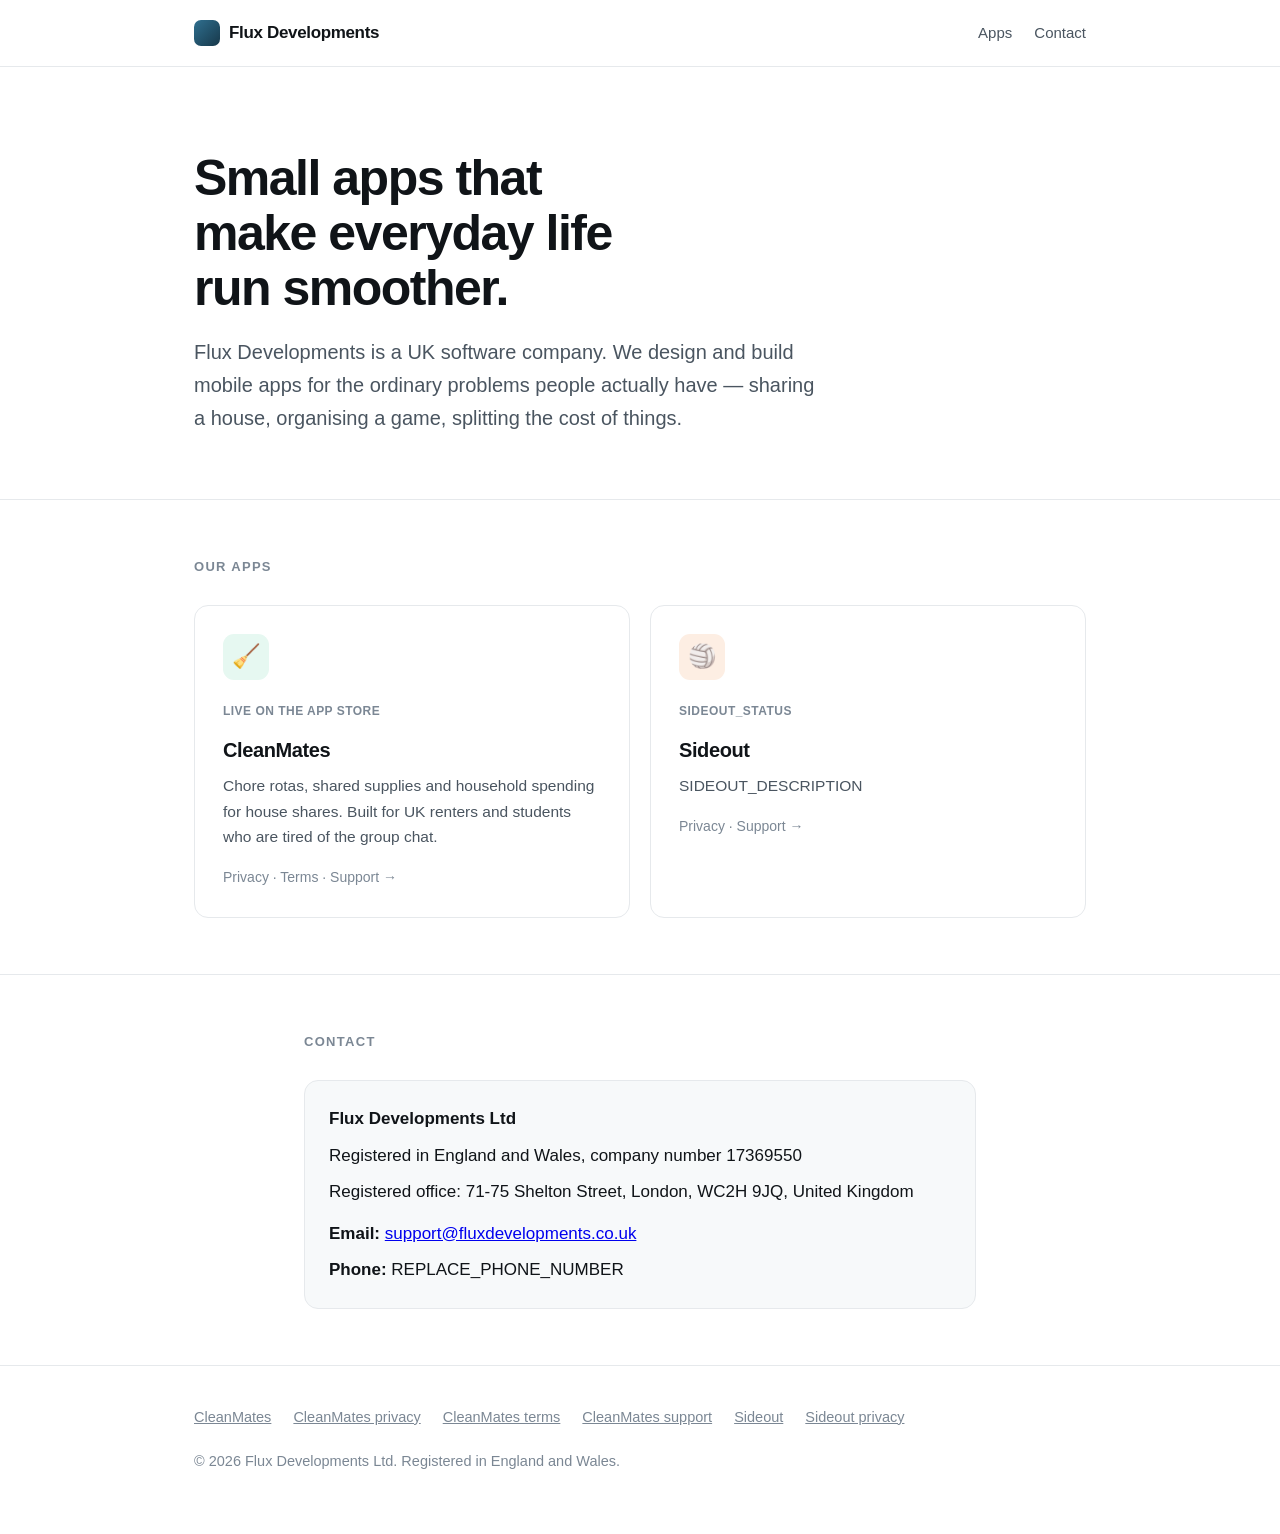
==== index.html @ fa2c95e2 "Flux Developments company site" ====
<!DOCTYPE html>
<html lang="en-GB">
<head>
<meta charset="utf-8">
<meta name="viewport" content="width=device-width, initial-scale=1">
<title>Flux Developments Ltd — mobile apps built in the UK</title>
<meta name="description" content="Flux Developments Ltd is a UK software company building mobile apps for everyday life. Makers of CleanMates and Sideout.">
<link rel="stylesheet" href="/style.css">
</head>
<body>

<header class="site-head">
  <div class="wrap">
    <a class="brand" href="/"><span class="mark"></span>Flux Developments</a>
    <nav class="nav">
      <a href="#apps">Apps</a>
      <a href="#contact">Contact</a>
    </nav>
  </div>
</header>

<main>
  <section class="hero">
    <div class="wrap">
      <h1>Small apps that make everyday life run smoother.</h1>
      <p>Flux Developments is a UK software company. We design and build mobile apps for the ordinary problems people actually have — sharing a house, organising a game, splitting the cost of things.</p>
    </div>
  </section>

  <section class="section" id="apps">
    <div class="wrap">
      <h2>Our apps</h2>
      <div class="apps">

        <a class="app-card" href="/cleanmates/">
          <div class="app-icon" style="background:#e6f8f1;color:var(--mint-dark)">🧹</div>
          <span class="tag">Live on the App Store</span>
          <h3>CleanMates</h3>
          <p>Chore rotas, shared supplies and household spending for house shares. Built for UK renters and students who are tired of the group chat.</p>
          <div class="app-links">Privacy · Terms · Support →</div>
        </a>

        <a class="app-card" href="/sideout/">
          <div class="app-icon" style="background:#fdeee3;color:var(--sideout)">🏐</div>
          <span class="tag">SIDEOUT_STATUS</span>
          <h3>Sideout</h3>
          <p>SIDEOUT_DESCRIPTION</p>
          <div class="app-links">Privacy · Support →</div>
        </a>

      </div>
    </div>
  </section>

  <section class="section" id="contact">
    <div class="wrap narrow">
      <h2>Contact</h2>
      <div class="card">
        <p><strong>Flux Developments Ltd</strong></p>
        <p>Registered in England and Wales, company number 17369550</p>
        <p>Registered office: 71-75 Shelton Street, London, WC2H 9JQ, United Kingdom</p>
        <p style="margin-top:14px"><strong>Email:</strong> <a href="mailto:support@fluxdevelopments.co.uk">support@fluxdevelopments.co.uk</a></p>
        <p><strong>Phone:</strong> REPLACE_PHONE_NUMBER</p>
      </div>
    </div>
  </section>
</main>

<footer class="site-foot">
  <div class="wrap">
    <div class="foot-row">
      <a href="/cleanmates/">CleanMates</a>
      <a href="/cleanmates/privacy/">CleanMates privacy</a>
      <a href="/cleanmates/terms/">CleanMates terms</a>
      <a href="/cleanmates/support/">CleanMates support</a>
      <a href="/sideout/">Sideout</a>
      <a href="/sideout/privacy/">Sideout privacy</a>
    </div>
    <div>© 2026 Flux Developments Ltd. Registered in England and Wales.</div>
  </div>
</footer>

</body>
</html>
---- style.css ----
:root {
  --ink: #101418;
  --ink-2: #4a5560;
  --ink-3: #7b8794;
  --line: #e6e9ec;
  --bg: #ffffff;
  --bg-soft: #f7f9fa;
  --accent: #2f6f8f;
  --mint: #4ecba4;
  --mint-dark: #2f9d7b;
  --sideout: #e07a3f;
  --radius: 14px;
  --wrap: 940px;
}

* { box-sizing: border-box; }

html { -webkit-text-size-adjust: 100%; }

body {
  margin: 0;
  background: var(--bg);
  color: var(--ink);
  font-family: -apple-system, BlinkMacSystemFont, "Segoe UI", Inter, Roboto, Helvetica, Arial, sans-serif;
  font-size: 17px;
  line-height: 1.65;
  -webkit-font-smoothing: antialiased;
}

.wrap { max-width: var(--wrap); margin: 0 auto; padding: 0 24px; }
.narrow { max-width: 720px; }

/* Header */
.site-head {
  border-bottom: 1px solid var(--line);
  position: sticky; top: 0; background: rgba(255,255,255,.92);
  backdrop-filter: saturate(180%) blur(12px); z-index: 10;
}
.site-head .wrap {
  display: flex; align-items: center; justify-content: space-between;
  height: 66px; gap: 20px;
}
.brand {
  font-weight: 700; letter-spacing: -.02em; font-size: 17px;
  text-decoration: none; color: var(--ink); display: flex; align-items: center; gap: 9px;
}
.brand .mark {
  width: 26px; height: 26px; border-radius: 7px; flex: none;
  background: linear-gradient(135deg, var(--accent), #17384a);
}
.nav { display: flex; gap: 22px; }
.nav a {
  color: var(--ink-2); text-decoration: none; font-size: 15px; font-weight: 500;
}
.nav a:hover { color: var(--ink); }

/* Hero */
.hero { padding: 84px 0 64px; }
.hero h1 {
  font-size: clamp(34px, 5.5vw, 50px); line-height: 1.1; letter-spacing: -.03em;
  margin: 0 0 20px; font-weight: 700; max-width: 17ch;
}
.hero p {
  font-size: clamp(17px, 2.2vw, 20px); color: var(--ink-2);
  max-width: 56ch; margin: 0;
}

/* Sections */
.section { padding: 56px 0; border-top: 1px solid var(--line); }
.section h2 {
  font-size: 13px; text-transform: uppercase; letter-spacing: .1em;
  color: var(--ink-3); font-weight: 600; margin: 0 0 28px;
}

/* App cards */
.apps { display: grid; gap: 20px; grid-template-columns: repeat(auto-fit, minmax(300px, 1fr)); }
.app-card {
  border: 1px solid var(--line); border-radius: var(--radius);
  padding: 28px; text-decoration: none; color: inherit; display: block;
  background: var(--bg); transition: border-color .18s ease, transform .18s ease;
}
.app-card:hover { border-color: var(--ink-3); transform: translateY(-2px); }
.app-icon {
  width: 46px; height: 46px; border-radius: 11px; display: grid; place-items: center;
  font-size: 23px; margin-bottom: 16px;
}
.app-card h3 { margin: 0 0 6px; font-size: 20px; letter-spacing: -.02em; }
.app-card .tag {
  display: inline-block; font-size: 12px; font-weight: 600; letter-spacing: .04em;
  text-transform: uppercase; color: var(--ink-3); margin-bottom: 12px;
}
.app-card p { margin: 0 0 16px; color: var(--ink-2); font-size: 15.5px; }
.app-links { font-size: 14px; color: var(--ink-3); }

/* Content pages */
.page { padding: 56px 0 80px; }
.page h1 { font-size: 34px; letter-spacing: -.025em; margin: 0 0 6px; }
.page .updated { color: var(--ink-3); font-size: 15px; margin: 0 0 40px; }
.page h2 {
  font-size: 20px; letter-spacing: -.015em; margin: 40px 0 12px; font-weight: 650;
}
.page h3 { font-size: 17px; margin: 28px 0 8px; font-weight: 650; }
.page p, .page li { color: var(--ink-2); }
.page ul { padding-left: 22px; }
.page li { margin-bottom: 8px; }
.page a { color: var(--accent); }
.page strong { color: var(--ink); font-weight: 620; }

.crumb { font-size: 14px; color: var(--ink-3); margin-bottom: 26px; }
.crumb a { color: var(--ink-3); text-decoration: none; }
.crumb a:hover { color: var(--ink); }

/* Info box */
.card {
  border: 1px solid var(--line); border-radius: var(--radius);
  padding: 24px; background: var(--bg-soft);
}
.card p { margin: 0 0 8px; }
.card p:last-child { margin: 0; }

/* Footer */
.site-foot {
  border-top: 1px solid var(--line); padding: 40px 0 60px;
  color: var(--ink-3); font-size: 14.5px;
}
.site-foot a { color: var(--ink-3); }
.site-foot .foot-row {
  display: flex; flex-wrap: wrap; gap: 8px 22px; margin-bottom: 20px;
}

@media (max-width: 560px) {
  body { font-size: 16px; }
  .hero { padding: 56px 0 44px; }
  .nav { gap: 16px; }
  .nav a { font-size: 14px; }
}
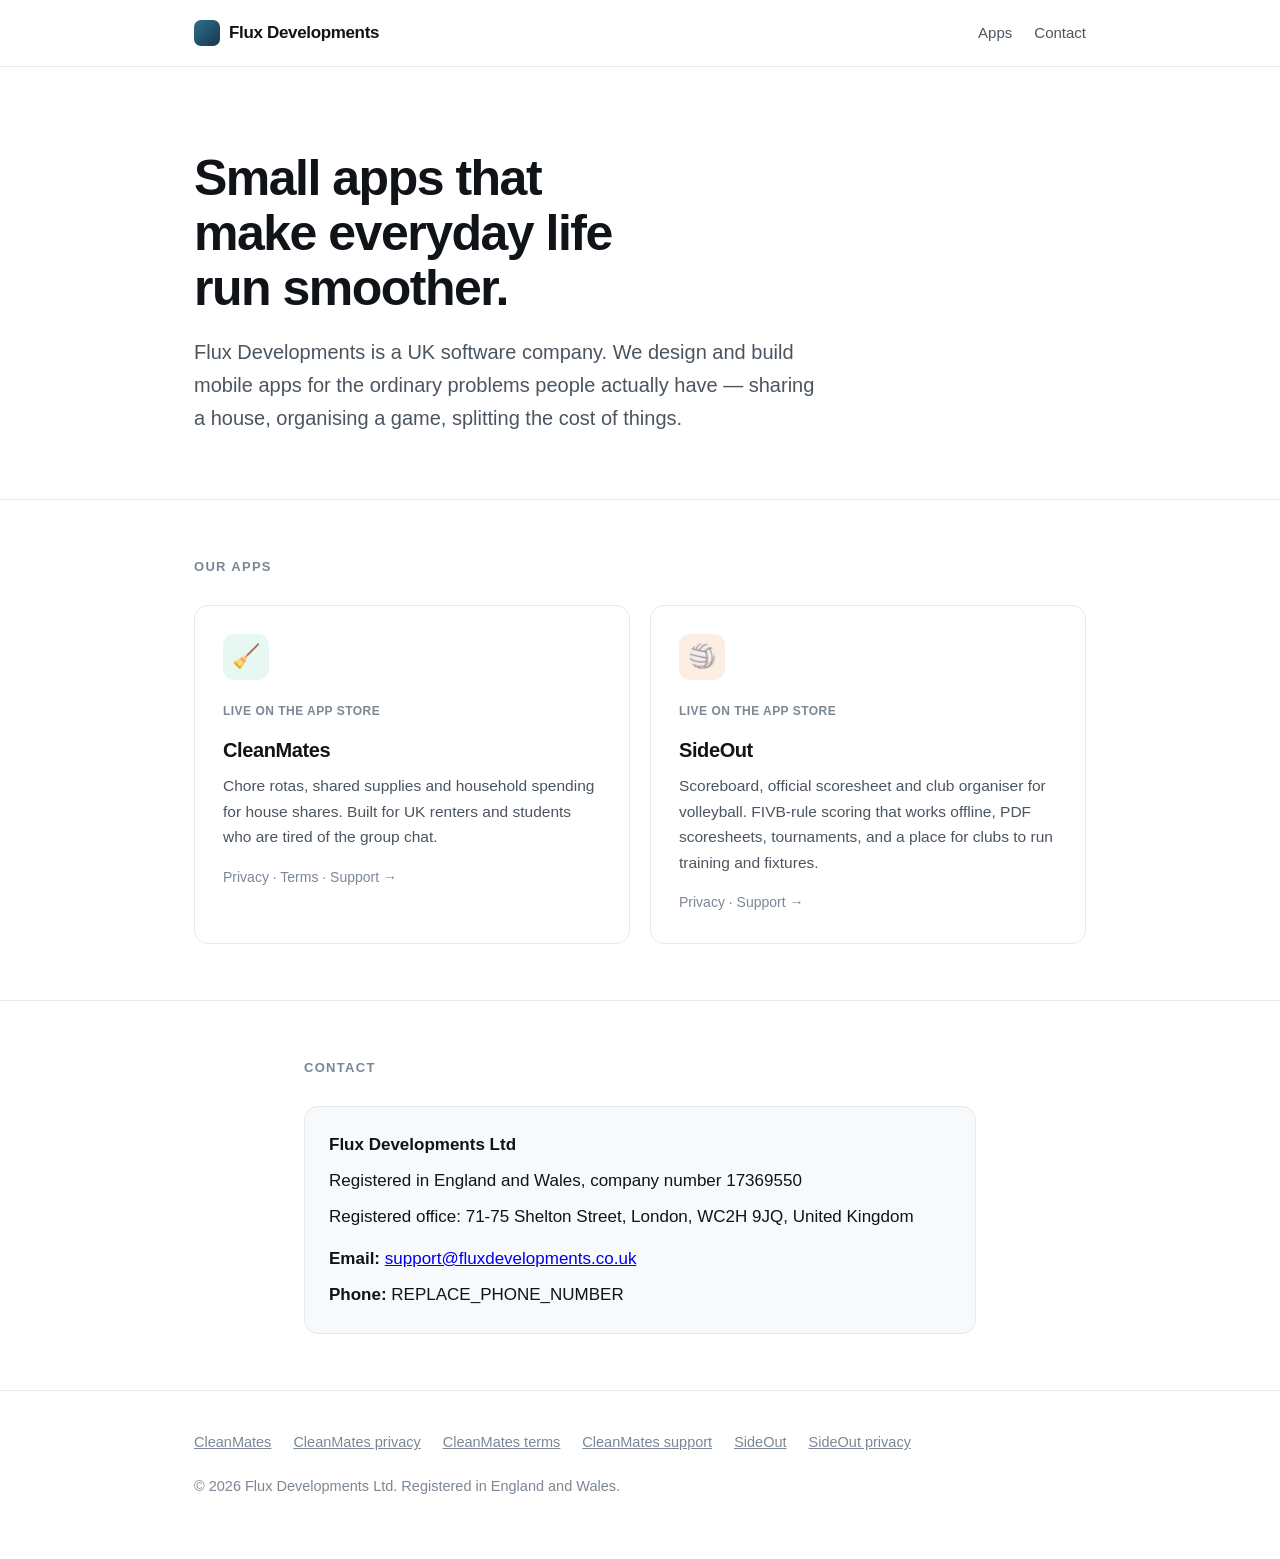
==== commit b5f4cd63: "Sideout pages, company details, ignore .DS_Store" ====
--- a/index.html
+++ b/index.html
@@ -42,9 +42,9 @@
 
         <a class="app-card" href="/sideout/">
           <div class="app-icon" style="background:#fdeee3;color:var(--sideout)">🏐</div>
-          <span class="tag">SIDEOUT_STATUS</span>
-          <h3>Sideout</h3>
-          <p>SIDEOUT_DESCRIPTION</p>
+          <span class="tag">Live on the App Store</span>
+          <h3>SideOut</h3>
+          <p>Scoreboard, official scoresheet and club organiser for volleyball. FIVB-rule scoring that works offline, PDF scoresheets, tournaments, and a place for clubs to run training and fixtures.</p>
           <div class="app-links">Privacy · Support →</div>
         </a>
 
@@ -73,8 +73,8 @@
       <a href="/cleanmates/privacy/">CleanMates privacy</a>
       <a href="/cleanmates/terms/">CleanMates terms</a>
       <a href="/cleanmates/support/">CleanMates support</a>
-      <a href="/sideout/">Sideout</a>
-      <a href="/sideout/privacy/">Sideout privacy</a>
+      <a href="/sideout/">SideOut</a>
+      <a href="/sideout/privacy/">SideOut privacy</a>
     </div>
     <div>© 2026 Flux Developments Ltd. Registered in England and Wales.</div>
   </div>
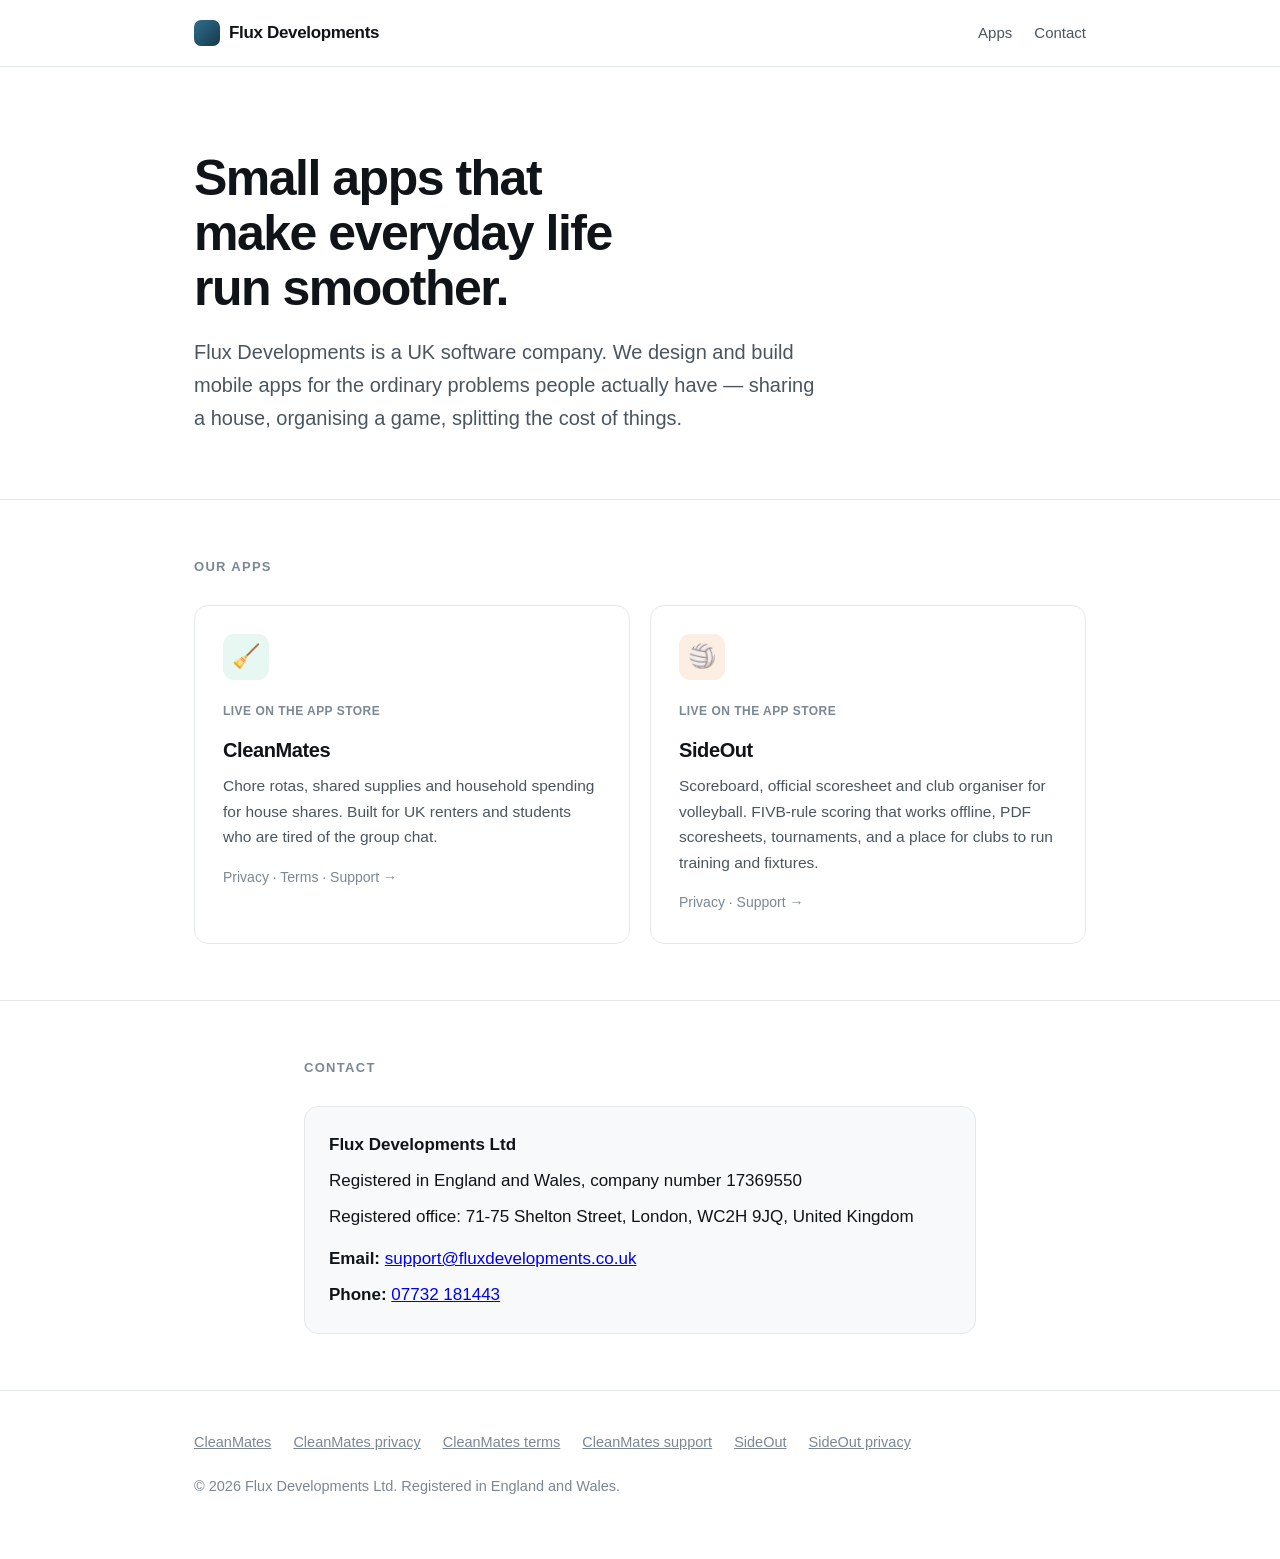
==== commit 21b11eb6: "Business phone, SideOut terms, updated availability" ====
--- a/index.html
+++ b/index.html
@@ -4,7 +4,7 @@
 <meta charset="utf-8">
 <meta name="viewport" content="width=device-width, initial-scale=1">
 <title>Flux Developments Ltd — mobile apps built in the UK</title>
-<meta name="description" content="Flux Developments Ltd is a UK software company building mobile apps for everyday life. Makers of CleanMates and Sideout.">
+<meta name="description" content="Flux Developments Ltd is a UK software company building mobile apps for everyday life. Makers of CleanMates and SideOut.">
 <link rel="stylesheet" href="/style.css">
 </head>
 <body>
@@ -60,7 +60,7 @@
         <p>Registered in England and Wales, company number 17369550</p>
         <p>Registered office: 71-75 Shelton Street, London, WC2H 9JQ, United Kingdom</p>
         <p style="margin-top:14px"><strong>Email:</strong> <a href="mailto:support@fluxdevelopments.co.uk">support@fluxdevelopments.co.uk</a></p>
-        <p><strong>Phone:</strong> REPLACE_PHONE_NUMBER</p>
+        <p><strong>Phone:</strong> <a href="tel:+447732181443">07732 181443</a></p>
       </div>
     </div>
   </section>
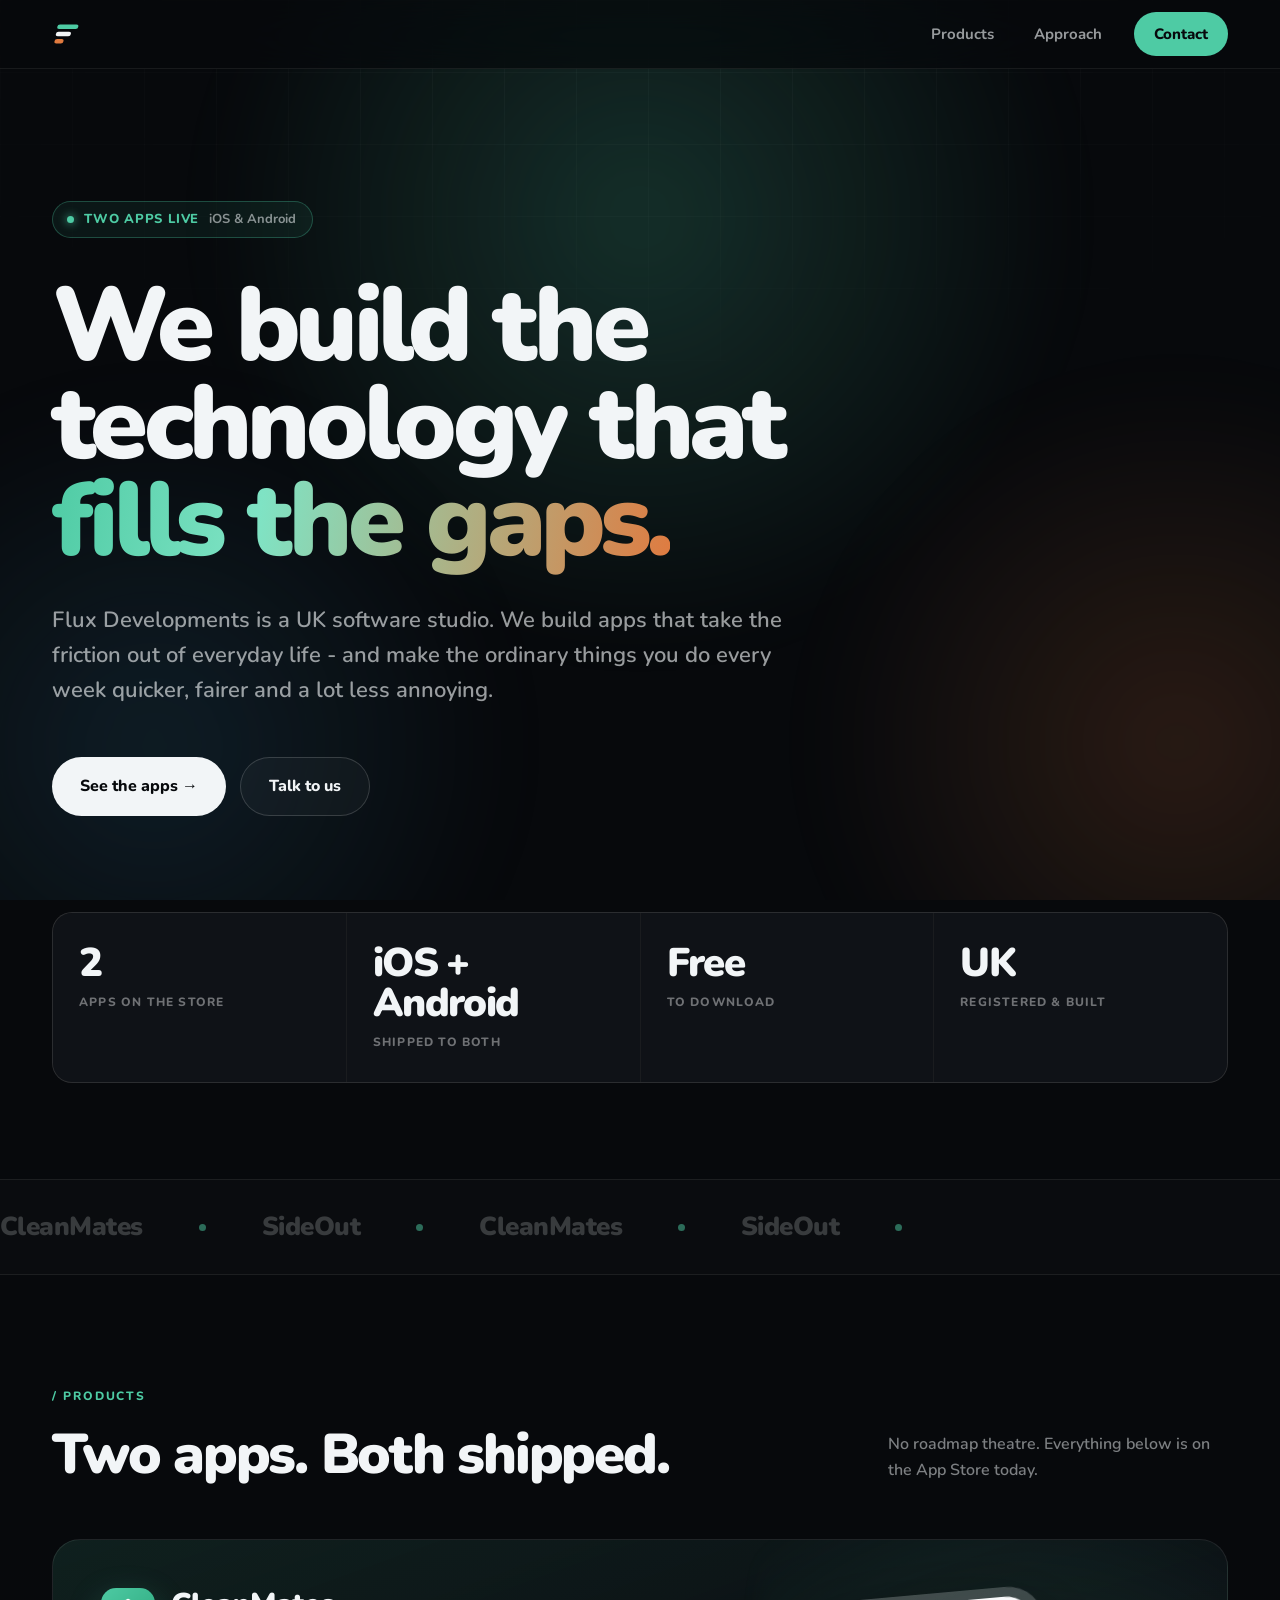
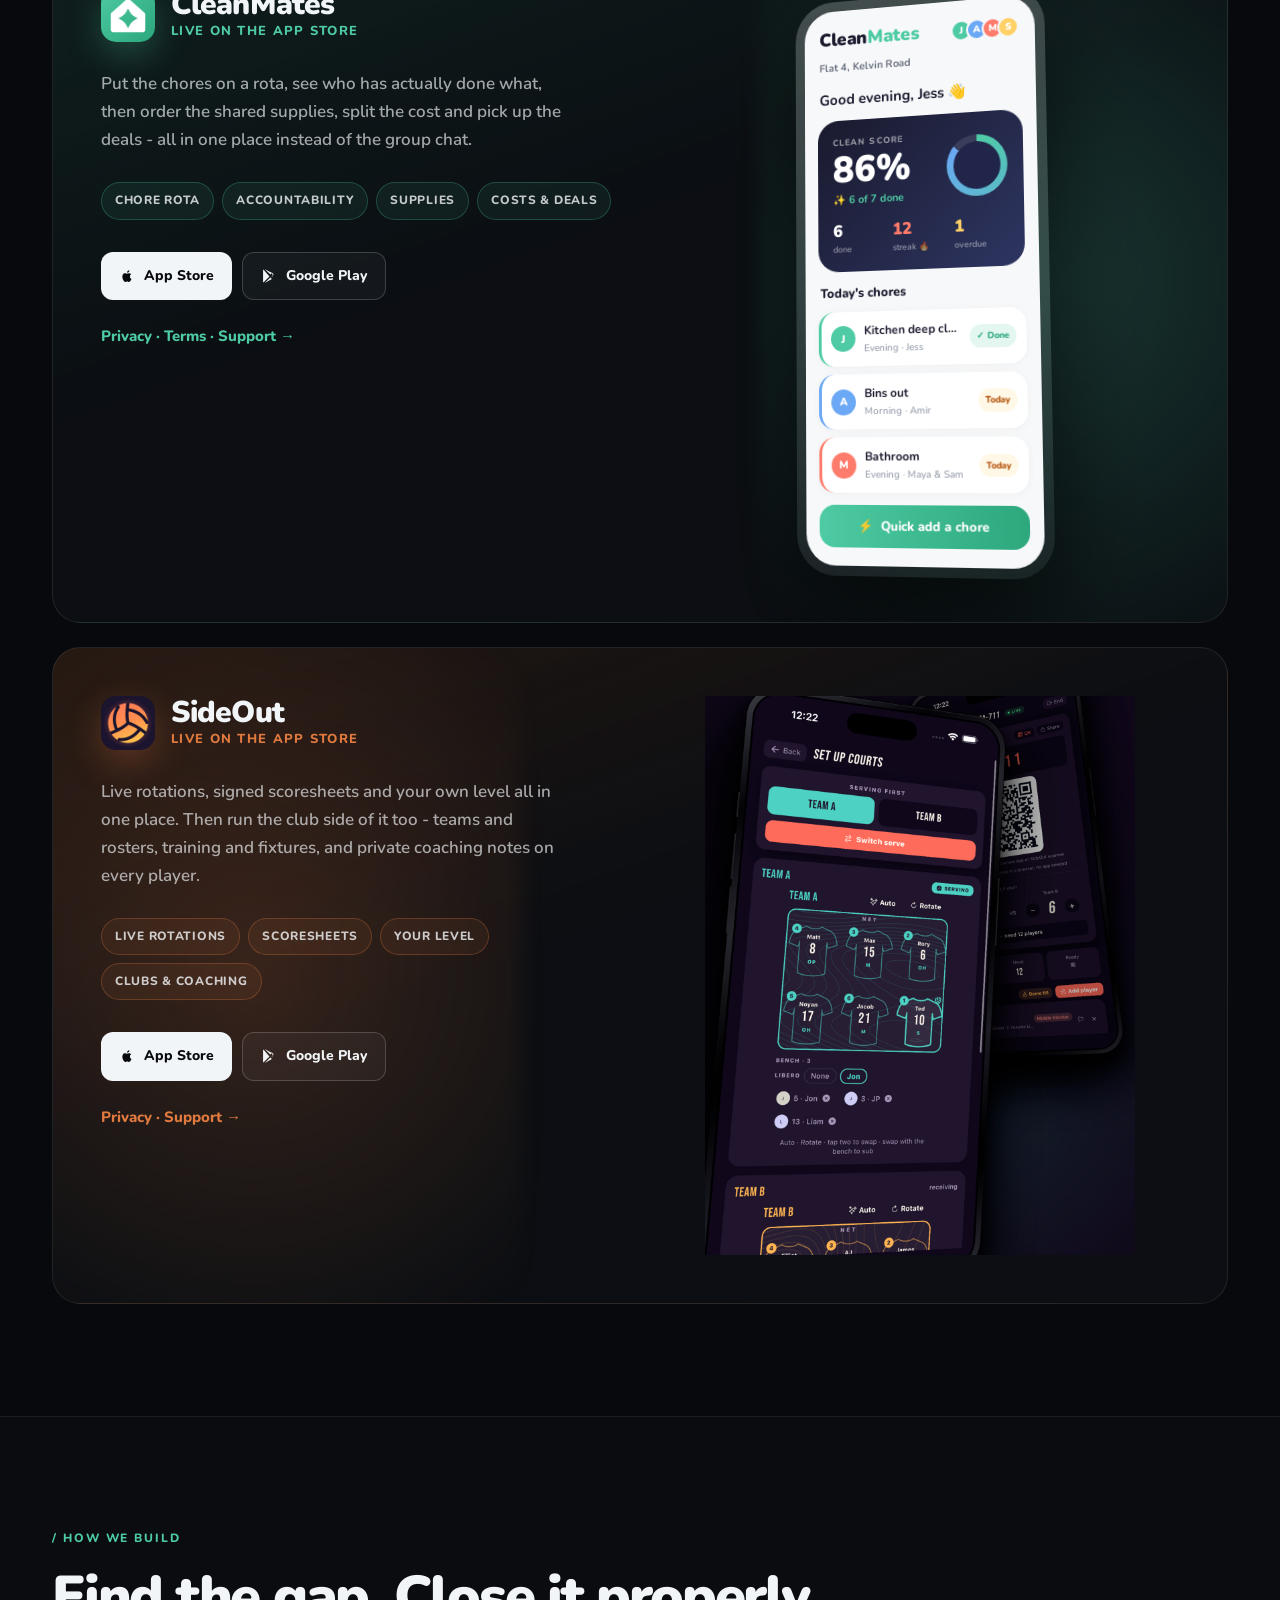
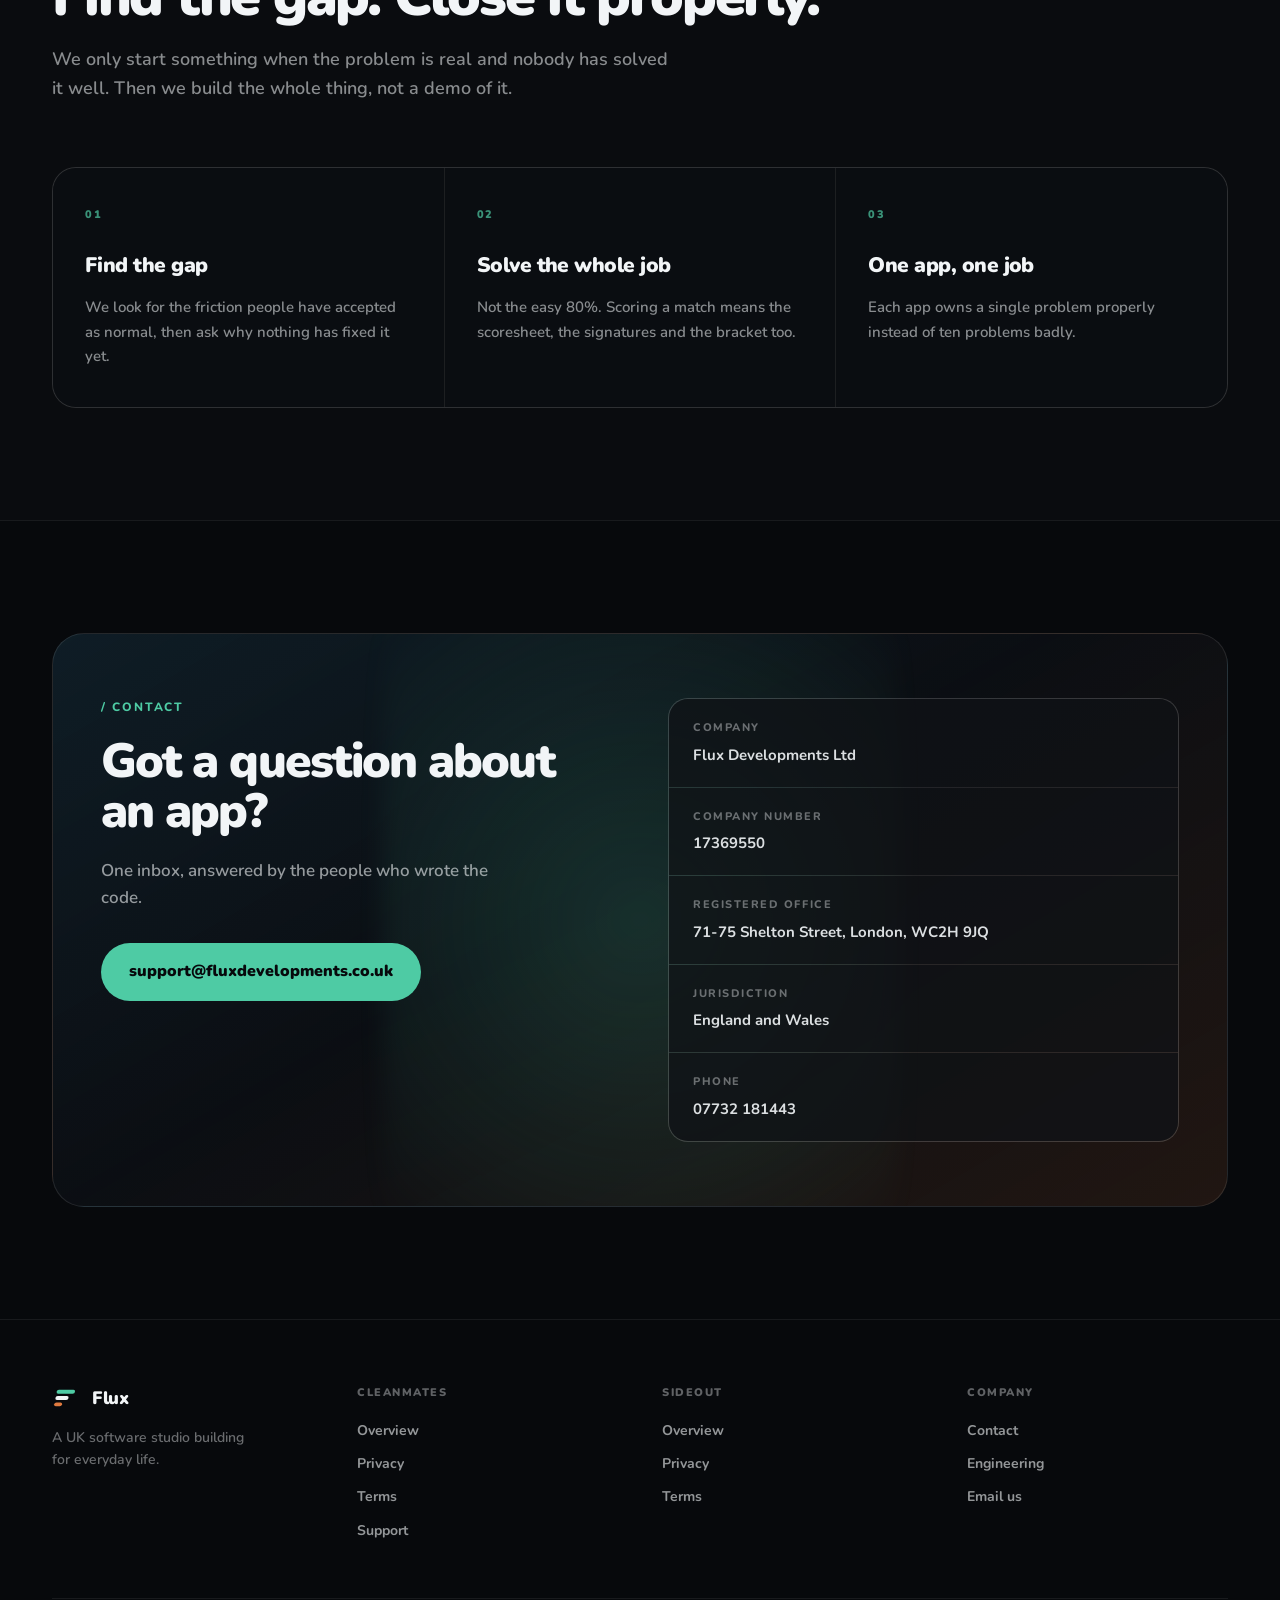
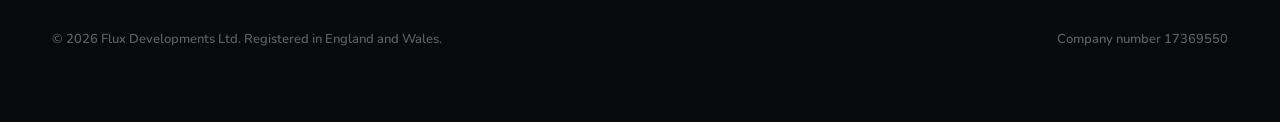
==== commit 22bd3a31: "New homepage, business phone, SideOut terms" ====
--- a/index.html
+++ b/index.html
@@ -2,83 +2,491 @@
 <html lang="en-GB">
 <head>
 <meta charset="utf-8">
-<meta name="viewport" content="width=device-width, initial-scale=1">
-<title>Flux Developments Ltd — mobile apps built in the UK</title>
-<meta name="description" content="Flux Developments Ltd is a UK software company building mobile apps for everyday life. Makers of CleanMates and SideOut.">
-<link rel="stylesheet" href="/style.css">
+  <meta name="viewport" content="width=device-width, initial-scale=1">
+  <title>Flux Developments - software for the way people actually live</title>
+  <meta name="description" content="Flux Developments Ltd is a UK software studio. Makers of CleanMates and SideOut.">
+  <link rel="preconnect" href="https://fonts.googleapis.com">
+  <link rel="preconnect" href="https://fonts.gstatic.com" crossorigin="">
+  <link href="https://fonts.googleapis.com/css2?family=Nunito:ital,wght@0,400;0,600;0,700;0,800;0,900&amp;display=swap" rel="stylesheet">
+  <style>
+    * { box-sizing: border-box; }
+    html { -webkit-text-size-adjust: 100%; scroll-behavior: smooth; background: #07090C; }
+    body {
+      margin: 0; background: #07090C; color: #F2F5F7;
+      font-family: Nunito, -apple-system, BlinkMacSystemFont, "Segoe UI", sans-serif;
+      font-size: 17px; line-height: 1.6; font-weight: 600;
+      -webkit-font-smoothing: antialiased; text-rendering: optimizeLegibility;
+      overflow-x: hidden;
+    }
+    a { color: #4ECBA4; text-decoration: none; }
+    a:hover { color: #7FE3C4; }
+    ::selection { background: #4ECBA4; color: #07090C; }
+    @keyframes fluxDrift {
+      0%   { transform: translate3d(0,0,0) scale(1); }
+      50%  { transform: translate3d(4%,-3%,0) scale(1.12); }
+      100% { transform: translate3d(0,0,0) scale(1); }
+    }
+    @keyframes fluxDrift2 {
+      0%   { transform: translate3d(0,0,0) scale(1.05); }
+      50%  { transform: translate3d(-5%,4%,0) scale(1); }
+      100% { transform: translate3d(0,0,0) scale(1.05); }
+    }
+    @keyframes fluxMarquee {
+      from { transform: translate3d(0,0,0); }
+      to   { transform: translate3d(-50%,0,0); }
+    }
+    @keyframes fluxPulse {
+      0%, 100% { opacity: 1; }
+      50%      { opacity: .25; }
+    }
+    @keyframes fluxScan {
+      0%   { transform: translateY(-100%); }
+      100% { transform: translateY(400%); }
+    }
+  </style>
 </head>
 <body>
-
-<header class="site-head">
-  <div class="wrap">
-    <a class="brand" href="/"><span class="mark"></span>Flux Developments</a>
-    <nav class="nav">
-      <a href="#apps">Apps</a>
-      <a href="#contact">Contact</a>
+<div style="position: fixed; inset: 0; z-index: 0; pointer-events: none; overflow: hidden;">
+  <div style="position: absolute; inset: 0; background-image: linear-gradient(rgba(255,255,255,.028) 1px, transparent 1px), linear-gradient(90deg, rgba(255,255,255,.028) 1px, transparent 1px); background-size: 72px 72px; mask-image: radial-gradient(ellipse 90% 60% at 50% 0%, #000 20%, transparent 80%); -webkit-mask-image: radial-gradient(ellipse 90% 60% at 50% 0%, #000 20%, transparent 80%);"></div>
+  <div style="position: absolute; top: -22vw; left: 50%; width: 78vw; height: 78vw; margin-left: -39vw; border-radius: 50%; background: radial-gradient(circle, rgba(78,203,164,.20) 0%, rgba(78,203,164,0) 62%); filter: blur(28px); animation: fluxDrift 22s ease-in-out infinite;"></div>
+  <div style="position: absolute; top: 26vw; right: -24vw; width: 64vw; height: 64vw; border-radius: 50%; background: radial-gradient(circle, rgba(224,122,63,.16) 0%, rgba(224,122,63,0) 64%); filter: blur(30px); animation: fluxDrift2 27s ease-in-out infinite;"></div>
+  <div style="position: absolute; bottom: -18vw; left: -18vw; width: 60vw; height: 60vw; border-radius: 50%; background: radial-gradient(circle, rgba(47,111,143,.20) 0%, rgba(47,111,143,0) 66%); filter: blur(34px); animation: fluxDrift 31s ease-in-out infinite;"></div>
+</div>
+
+<div style="position: relative; z-index: 1;">
+
+  <header style="position: sticky; top: 0; z-index: 40; backdrop-filter: blur(20px) saturate(160%); background: rgba(7,9,12,.72); border-bottom: 1px solid rgba(255,255,255,.07);">
+    <nav style="max-width: 1240px; margin: 0 auto; padding: 0 32px; height: 68px; display: flex; align-items: center; justify-content: space-between; gap: 24px;">
+      <a href="/" style="display: flex; align-items: center; gap: 12px; color: #F2F5F7; font-weight: 900; font-size: 18px; letter-spacing: -.02em;">
+        <svg width="32" height="32" viewBox="0 0 64 64" style="flex: none; display: block;" aria-hidden="true">
+          <g transform="skewX(-11) translate(6 0)">
+            <rect x="8" y="13" width="42" height="9" rx="4.5" fill="#4ECBA4"></rect>
+            <rect x="8" y="27.5" width="30" height="9" rx="4.5" fill="#F2F5F7"></rect>
+            <rect x="8" y="42" width="18" height="9" rx="4.5" fill="#E07A3F"></rect>
+          </g>
+        </svg>
+      </a>
+      <div style="display: flex; align-items: center; gap: 8px;">
+        <a href="#products" style="color: rgba(242,245,247,.62); font-size: 15px; font-weight: 700; padding: 9px 16px; border-radius: 999px;" style-hover="color: #F2F5F7; background: rgba(255,255,255,.06);">Products</a>
+        <a href="#engineering" style="color: rgba(242,245,247,.62); font-size: 15px; font-weight: 700; padding: 9px 16px; border-radius: 999px;" style-hover="color: #F2F5F7; background: rgba(255,255,255,.06);">Approach</a>
+        <a href="#contact" style="color: #07090C; background: #4ECBA4; font-size: 15px; font-weight: 800; padding: 10px 20px; border-radius: 999px; margin-left: 8px;" style-hover="background: #7FE3C4;">Contact</a>
+      </div>
     </nav>
+  </header>
+
+  <section style="max-width: 1240px; margin: 0 auto; padding: 132px 32px 96px;">
+    <div style="display: inline-flex; align-items: center; gap: 10px; padding: 7px 8px 7px 14px; border-radius: 999px; border: 1px solid rgba(78,203,164,.30); background: rgba(78,203,164,.07); margin-bottom: 40px;">
+      <span style="width: 7px; height: 7px; border-radius: 50%; background: #4ECBA4; box-shadow: 0 0 10px #4ECBA4; animation: fluxPulse 2.2s ease-in-out infinite;"></span>
+      <span style="font-size: 13px; font-weight: 800; letter-spacing: .06em; text-transform: uppercase; color: #4ECBA4;">Two apps live</span>
+      <span style="font-size: 13px; font-weight: 700; color: rgba(242,245,247,.55); padding-right: 8px;">iOS &amp; Android</span>
+    </div>
+
+    <h1 style="font-size: clamp(46px, 8.2vw, 104px); line-height: .94; letter-spacing: -.045em; font-weight: 900; margin: 0 0 32px; max-width: 15ch;">
+      We build the<br>technology that<br>
+      <span style="background: linear-gradient(100deg, #4ECBA4 0%, #7FE3C4 34%, #E07A3F 100%); -webkit-background-clip: text; background-clip: text; -webkit-text-fill-color: transparent; color: transparent;">fills the gaps.</span>
+    </h1>
+
+    <p style="font-size: clamp(18px, 2.1vw, 22px); line-height: 1.6; font-weight: 600; color: rgba(242,245,247,.62); max-width: 58ch; margin: 0 0 48px;">
+      Flux Developments is a UK software studio. We build apps that take the friction out of everyday life - and make the ordinary things you do every week quicker, fairer and a lot less annoying.
+    </p>
+
+    <div style="display: flex; flex-wrap: wrap; gap: 14px; margin-bottom: 96px;">
+      <a href="#products" style="display: inline-flex; align-items: center; gap: 10px; background: #F2F5F7; color: #07090C; font-weight: 800; font-size: 16px; padding: 16px 28px; border-radius: 999px;" style-hover="background: #4ECBA4;">See the apps →</a>
+      <a href="#contact" style="display: inline-flex; align-items: center; gap: 10px; color: #F2F5F7; font-weight: 800; font-size: 16px; padding: 16px 28px; border-radius: 999px; border: 1px solid rgba(255,255,255,.16); background: rgba(255,255,255,.03);" style-hover="border-color: rgba(255,255,255,.38); background: rgba(255,255,255,.07);">Talk to us</a>
+    </div>
+
+    <div style="display: flex; flex-wrap: wrap; gap: 1px; background: rgba(255,255,255,.08); border: 1px solid rgba(255,255,255,.08); border-radius: 20px; overflow: hidden;">
+      
+        <div style="flex: 1 1 200px; min-width: 0; background: rgba(12,15,20,.72); padding: 30px 26px;">
+          <div style="font-size: 40px; font-weight: 900; letter-spacing: -.04em; line-height: 1; margin-bottom: 10px; color: #F2F5F7;">2</div>
+          <div style="font-size: 12px; font-weight: 800; letter-spacing: .1em; text-transform: uppercase; color: rgba(242,245,247,.42);">Apps on the store</div>
+        </div>
+      
+        <div style="flex: 1 1 200px; min-width: 0; background: rgba(12,15,20,.72); padding: 30px 26px;">
+          <div style="font-size: 40px; font-weight: 900; letter-spacing: -.04em; line-height: 1; margin-bottom: 10px; color: #F2F5F7;">iOS + Android</div>
+          <div style="font-size: 12px; font-weight: 800; letter-spacing: .1em; text-transform: uppercase; color: rgba(242,245,247,.42);">Shipped to both</div>
+        </div>
+      
+        <div style="flex: 1 1 200px; min-width: 0; background: rgba(12,15,20,.72); padding: 30px 26px;">
+          <div style="font-size: 40px; font-weight: 900; letter-spacing: -.04em; line-height: 1; margin-bottom: 10px; color: #F2F5F7;">Free</div>
+          <div style="font-size: 12px; font-weight: 800; letter-spacing: .1em; text-transform: uppercase; color: rgba(242,245,247,.42);">To download</div>
+        </div>
+      
+        <div style="flex: 1 1 200px; min-width: 0; background: rgba(12,15,20,.72); padding: 30px 26px;">
+          <div style="font-size: 40px; font-weight: 900; letter-spacing: -.04em; line-height: 1; margin-bottom: 10px; color: #F2F5F7;">UK</div>
+          <div style="font-size: 12px; font-weight: 800; letter-spacing: .1em; text-transform: uppercase; color: rgba(242,245,247,.42);">Registered & built</div>
+        </div>
+      
+    </div>
+  </section>
+
+  <div style="border-top: 1px solid rgba(255,255,255,.07); border-bottom: 1px solid rgba(255,255,255,.07); padding: 26px 0; overflow: hidden; background: rgba(255,255,255,.015);">
+    <div style="display: flex; width: max-content; animation: fluxMarquee 30s linear infinite;">
+      <div style="display: flex; align-items: center; gap: 56px; padding-right: 56px;">
+        
+          <span style="display: flex; align-items: center; gap: 56px; font-size: 26px; font-weight: 900; letter-spacing: -.02em; color: rgba(242,245,247,.20); white-space: nowrap;">
+            CleanMates
+            <span style="width: 7px; height: 7px; border-radius: 50%; background: rgba(78,203,164,.5); flex: none;"></span>
+          </span>
+        
+          <span style="display: flex; align-items: center; gap: 56px; font-size: 26px; font-weight: 900; letter-spacing: -.02em; color: rgba(242,245,247,.20); white-space: nowrap;">
+            SideOut
+            <span style="width: 7px; height: 7px; border-radius: 50%; background: rgba(78,203,164,.5); flex: none;"></span>
+          </span>
+        
+      </div>
+      <div style="display: flex; align-items: center; gap: 56px; padding-right: 56px;">
+        
+          <span style="display: flex; align-items: center; gap: 56px; font-size: 26px; font-weight: 900; letter-spacing: -.02em; color: rgba(242,245,247,.20); white-space: nowrap;">
+            CleanMates
+            <span style="width: 7px; height: 7px; border-radius: 50%; background: rgba(78,203,164,.5); flex: none;"></span>
+          </span>
+        
+          <span style="display: flex; align-items: center; gap: 56px; font-size: 26px; font-weight: 900; letter-spacing: -.02em; color: rgba(242,245,247,.20); white-space: nowrap;">
+            SideOut
+            <span style="width: 7px; height: 7px; border-radius: 50%; background: rgba(78,203,164,.5); flex: none;"></span>
+          </span>
+        
+      </div>
+    </div>
   </div>
-</header>
-
-<main>
-  <section class="hero">
-    <div class="wrap">
-      <h1>Small apps that make everyday life run smoother.</h1>
-      <p>Flux Developments is a UK software company. We design and build mobile apps for the ordinary problems people actually have — sharing a house, organising a game, splitting the cost of things.</p>
+
+  <section id="products" style="max-width: 1240px; margin: 0 auto; padding: 112px 32px;">
+    <div style="display: flex; align-items: flex-end; justify-content: space-between; gap: 32px; flex-wrap: wrap; margin-bottom: 56px;">
+      <div>
+        <div style="font-size: 12px; font-weight: 800; letter-spacing: .16em; text-transform: uppercase; color: #4ECBA4; margin-bottom: 20px;">/ Products</div>
+        <h2 style="font-size: clamp(34px, 4.4vw, 56px); line-height: 1.02; letter-spacing: -.04em; font-weight: 900; margin: 0; max-width: 20ch;">Two apps. Both shipped.</h2>
+      </div>
+      <p style="font-size: 16px; font-weight: 600; color: rgba(242,245,247,.5); max-width: 34ch; margin: 0;">No roadmap theatre. Everything below is on the App Store today.</p>
+    </div>
+
+    <div style="display: grid; gap: 24px;">
+
+      <div style="position: relative; display: block; overflow: hidden; border-radius: 28px; border: 1px solid rgba(255,255,255,.09); background: linear-gradient(160deg, rgba(78,203,164,.12) 0%, rgba(12,15,20,.86) 44%); color: #F2F5F7; padding: 0;" style-hover="border-color: rgba(78,203,164,.5);">
+        <div style="position: absolute; top: -40%; right: -6%; width: 46%; height: 180%; background: radial-gradient(circle, rgba(78,203,164,.22) 0%, rgba(78,203,164,0) 64%); filter: blur(10px); pointer-events: none;"></div>
+        <div style="position: relative; display: grid; grid-template-columns: repeat(auto-fit, minmax(300px, 1fr)); gap: 40px; padding: 48px;">
+          <div>
+            <div style="display: flex; align-items: center; gap: 16px; margin-bottom: 28px;">
+              <img src="assets/cleanmates-logo.png" alt="CleanMates app icon" width="54" height="54" style="width: 54px; height: 54px; border-radius: 15px; flex: none; display: block; box-shadow: 0 12px 34px rgba(78,203,164,.28);">
+              <div>
+                <div style="font-size: 30px; font-weight: 900; letter-spacing: -.03em; line-height: 1.1;">CleanMates</div>
+                <div style="font-size: 13px; font-weight: 800; letter-spacing: .1em; text-transform: uppercase; color: #4ECBA4;">Live on the App Store</div>
+              </div>
+            </div>
+            <p style="font-size: 17px; font-weight: 600; line-height: 1.65; color: rgba(242,245,247,.66); margin: 0 0 28px; max-width: 46ch;">
+              Put the chores on a rota, see who has actually done what, then order the shared supplies, split the cost and pick up the deals - all in one place instead of the group chat.
+            </p>
+            <div style="display: flex; flex-wrap: wrap; gap: 8px; margin-bottom: 32px;">
+              
+                <span style="font-size: 12px; font-weight: 800; letter-spacing: .06em; text-transform: uppercase; padding: 8px 13px; border-radius: 999px; border: 1px solid rgba(78,203,164,.26); background: rgba(78,203,164,.08); color: rgba(242,245,247,.8);">Chore rota</span>
+              
+                <span style="font-size: 12px; font-weight: 800; letter-spacing: .06em; text-transform: uppercase; padding: 8px 13px; border-radius: 999px; border: 1px solid rgba(78,203,164,.26); background: rgba(78,203,164,.08); color: rgba(242,245,247,.8);">Accountability</span>
+              
+                <span style="font-size: 12px; font-weight: 800; letter-spacing: .06em; text-transform: uppercase; padding: 8px 13px; border-radius: 999px; border: 1px solid rgba(78,203,164,.26); background: rgba(78,203,164,.08); color: rgba(242,245,247,.8);">Supplies</span>
+              
+                <span style="font-size: 12px; font-weight: 800; letter-spacing: .06em; text-transform: uppercase; padding: 8px 13px; border-radius: 999px; border: 1px solid rgba(78,203,164,.26); background: rgba(78,203,164,.08); color: rgba(242,245,247,.8);">Costs & deals</span>
+              
+            </div>
+            <div style="display: flex; flex-wrap: wrap; gap: 10px; margin-bottom: 22px;">
+              <a href="https://apps.apple.com/gb/app/cleanmates/id6781773868" style="display: inline-flex; align-items: center; gap: 9px; padding: 12px 18px; border-radius: 12px; background: #F2F5F7; color: #07090C; font-size: 14px; font-weight: 800;" style-hover="background: #4ECBA4; color: #07090C;">
+                <svg width="16" height="16" viewBox="0 0 24 24" fill="currentColor" aria-hidden="true"><path d="M16.4 12.7c0-2.1 1.7-3.2 1.8-3.2-1-1.4-2.5-1.6-3-1.6-1.3-.1-2.5.8-3.2.8-.7 0-1.7-.7-2.8-.7-1.4 0-2.8.8-3.5 2.1-1.5 2.6-.4 6.5 1.1 8.6.7 1 1.6 2.2 2.7 2.2 1.1 0 1.5-.7 2.8-.7 1.3 0 1.6.7 2.7.7 1.1 0 1.9-1.1 2.6-2.1.5-.8.8-1.6 1-2.4-.1 0-2.2-.9-2.2-3.7zM14.6 5.9c.6-.7 1-1.7.9-2.7-.9.1-1.9.6-2.5 1.3-.5.6-1 1.6-.9 2.6 1 0 1.9-.5 2.5-1.2z"></path></svg>
+                App Store
+              </a>
+              <a href="#" style="display: inline-flex; align-items: center; gap: 9px; padding: 12px 18px; border-radius: 12px; border: 1px solid rgba(255,255,255,.18); background: rgba(255,255,255,.04); color: #F2F5F7; font-size: 14px; font-weight: 800;" style-hover="border-color: rgba(78,203,164,.6); background: rgba(255,255,255,.08);">
+                <svg width="16" height="16" viewBox="0 0 24 24" fill="currentColor" aria-hidden="true"><path d="M3.6 2.2c-.3.3-.5.8-.5 1.4v16.8c0 .6.2 1.1.5 1.4l9.1-9.1L3.6 2.2zm10.5 7.5L5.5 1.4l10.9 6.2-2.3 2.1zm0 4.6 2.3 2.1-10.9 6.2 8.6-8.3zm1.3-1.2 2.9-2.7c.6-.4.6-1.4 0-1.8l-2.9-2.7L18.3 12l-2.9 1.1z"></path></svg>
+                Google Play
+              </a>
+            </div>
+            <a href="/cleanmates/" style="display: inline-flex; align-items: center; gap: 10px; font-size: 15px; font-weight: 800; color: #4ECBA4;" style-hover="color: #7FE3C4;">Privacy · Terms · Support →</a>
+          </div>
+
+          <div style="display: flex; align-items: center; justify-content: center; min-height: 300px;">
+            <div style="position: relative; width: 262px; border-radius: 40px; padding: 10px; background: linear-gradient(160deg, rgba(255,255,255,.22), rgba(255,255,255,.04)); box-shadow: 0 44px 96px rgba(0,0,0,.66); transform: perspective(1400px) rotateY(-15deg) rotateX(5deg) rotate(-2deg);">
+              <div style="position: relative; border-radius: 31px; overflow: hidden; background: #F7F8FA; display: flex; flex-direction: column;">
+
+                <div style="display: flex; align-items: flex-start; justify-content: space-between; gap: 10px; padding: 20px 16px 10px;">
+                  <div>
+                    <div style="font-size: 19px; font-weight: 900; letter-spacing: -.02em; color: #1A1A2E; line-height: 1.1;">Clean<span style="color: #4ECBA4;">Mates</span></div>
+                    <div style="margin-top: 3px;">
+                      <span style="font-size: 11px; font-weight: 700; color: #6B7280;">Flat 4, Kelvin Road</span>
+                    </div>
+                  </div>
+                  <div style="display: flex; align-items: center;">
+                    
+                      <span style="width: 22px; height: 22px; border-radius: 50%; display: grid; place-items: center; font-size: 10px; font-weight: 900; color: #fff; border: 2px solid #F7F8FA; margin-left: -6px; background: #4ECBA4;">J</span>
+                    
+                      <span style="width: 22px; height: 22px; border-radius: 50%; display: grid; place-items: center; font-size: 10px; font-weight: 900; color: #fff; border: 2px solid #F7F8FA; margin-left: -6px; background: #6BA8F5;">A</span>
+                    
+                      <span style="width: 22px; height: 22px; border-radius: 50%; display: grid; place-items: center; font-size: 10px; font-weight: 900; color: #fff; border: 2px solid #F7F8FA; margin-left: -6px; background: #FF7B6B;">M</span>
+                    
+                      <span style="width: 22px; height: 22px; border-radius: 50%; display: grid; place-items: center; font-size: 10px; font-weight: 900; color: #fff; border: 2px solid #F7F8FA; margin-left: -6px; background: #FFD166;">S</span>
+                    
+                  </div>
+                </div>
+
+                <div style="font-size: 15px; font-weight: 700; color: #1A1A2E; padding: 0 16px 10px;">Good evening, Jess 👋</div>
+
+                <div style="padding: 0 14px 12px;">
+                  <div style="position: relative; overflow: hidden; border-radius: 22px; padding: 16px; background: linear-gradient(135deg, #1A1A2E 0%, #2D3561 100%);">
+                    <div style="display: flex; align-items: center; justify-content: space-between; gap: 12px;">
+                      <div>
+                        <div style="font-size: 9px; font-weight: 800; letter-spacing: .12em; text-transform: uppercase; color: rgba(255,255,255,.55); margin-bottom: 2px;">Clean score</div>
+                        <div style="font-size: 38px; font-weight: 900; color: #fff; line-height: 1.05;">86%</div>
+                        <div style="font-size: 11px; font-weight: 700; color: #4ECBA4; margin-top: 2px;">✨ 6 of 7 done</div>
+                      </div>
+                      <div style="position: relative; width: 62px; height: 62px; flex: none; border-radius: 50%; background: conic-gradient(#4ECBA4 0deg, #6BA8F5 310deg, rgba(255,255,255,.1) 310deg 360deg);">
+                        <span style="position: absolute; inset: 7px; border-radius: 50%; background: #22254A;"></span>
+                      </div>
+                    </div>
+                    <div style="display: flex; gap: 8px; margin-top: 14px;">
+                      
+                        <div style="flex: 1;">
+                          <div style="font-size: 17px; font-weight: 900; line-height: 1.1; color: #fff;">6</div>
+                          <div style="font-size: 9px; font-weight: 600; color: rgba(255,255,255,.5); margin-top: 1px;">done</div>
+                        </div>
+                      
+                        <div style="flex: 1;">
+                          <div style="font-size: 17px; font-weight: 900; line-height: 1.1; color: #FF7B6B;">12</div>
+                          <div style="font-size: 9px; font-weight: 600; color: rgba(255,255,255,.5); margin-top: 1px;">streak 🔥</div>
+                        </div>
+                      
+                        <div style="flex: 1;">
+                          <div style="font-size: 17px; font-weight: 900; line-height: 1.1; color: #FFD166;">1</div>
+                          <div style="font-size: 9px; font-weight: 600; color: rgba(255,255,255,.5); margin-top: 1px;">overdue</div>
+                        </div>
+                      
+                    </div>
+                  </div>
+                </div>
+
+                <div style="font-size: 13px; font-weight: 800; color: #1A1A2E; padding: 0 16px 8px;">Today's chores</div>
+                <div style="display: flex; flex-direction: column; gap: 8px; padding: 0 14px;">
+                  
+                    <div style="display: flex; align-items: center; gap: 9px; padding: 10px; border-radius: 16px; background: #FFFFFF; border-left: 3px solid #4ECBA4; box-shadow: 0 1px 8px rgba(0,0,0,.04);">
+                      <span style="width: 26px; height: 26px; border-radius: 50%; flex: none; display: grid; place-items: center; font-size: 11px; font-weight: 900; color: #fff; background: #4ECBA4;">J</span>
+                      <span style="flex: 1; min-width: 0;">
+                        <span style="display: block; font-size: 12px; font-weight: 700; color: #1A1A2E; overflow: hidden; text-overflow: ellipsis; white-space: nowrap;">Kitchen deep clean</span>
+                        <span style="display: block; font-size: 10px; font-weight: 600; color: #9CA3AF;">Evening · Jess</span>
+                      </span>
+                      <span style="flex: none; font-size: 9px; font-weight: 800; padding: 4px 7px; border-radius: 999px; background: #E3F7F0; color: #2DA87D;">✓ Done</span>
+                    </div>
+                  
+                    <div style="display: flex; align-items: center; gap: 9px; padding: 10px; border-radius: 16px; background: #FFFFFF; border-left: 3px solid #6BA8F5; box-shadow: 0 1px 8px rgba(0,0,0,.04);">
+                      <span style="width: 26px; height: 26px; border-radius: 50%; flex: none; display: grid; place-items: center; font-size: 11px; font-weight: 900; color: #fff; background: #6BA8F5;">A</span>
+                      <span style="flex: 1; min-width: 0;">
+                        <span style="display: block; font-size: 12px; font-weight: 700; color: #1A1A2E; overflow: hidden; text-overflow: ellipsis; white-space: nowrap;">Bins out</span>
+                        <span style="display: block; font-size: 10px; font-weight: 600; color: #9CA3AF;">Morning · Amir</span>
+                      </span>
+                      <span style="flex: none; font-size: 9px; font-weight: 800; padding: 4px 7px; border-radius: 999px; background: #FFF8E6; color: #B45309;">Today</span>
+                    </div>
+                  
+                    <div style="display: flex; align-items: center; gap: 9px; padding: 10px; border-radius: 16px; background: #FFFFFF; border-left: 3px solid #FF7B6B; box-shadow: 0 1px 8px rgba(0,0,0,.04);">
+                      <span style="width: 26px; height: 26px; border-radius: 50%; flex: none; display: grid; place-items: center; font-size: 11px; font-weight: 900; color: #fff; background: #FF7B6B;">M</span>
+                      <span style="flex: 1; min-width: 0;">
+                        <span style="display: block; font-size: 12px; font-weight: 700; color: #1A1A2E; overflow: hidden; text-overflow: ellipsis; white-space: nowrap;">Bathroom</span>
+                        <span style="display: block; font-size: 10px; font-weight: 600; color: #9CA3AF;">Evening · Maya & Sam</span>
+                      </span>
+                      <span style="flex: none; font-size: 9px; font-weight: 800; padding: 4px 7px; border-radius: 999px; background: #FFF8E6; color: #B45309;">Today</span>
+                    </div>
+                  
+                </div>
+
+                <div style="padding: 12px 14px 18px;">
+                  <div style="height: 42px; border-radius: 16px; display: grid; place-items: center; font-size: 13px; font-weight: 800; color: #fff; background: linear-gradient(90deg, #4ECBA4 0%, #2DA87D 100%);">⚡&nbsp; Quick add a chore</div>
+                </div>
+
+              </div>
+            </div>
+          </div>
+        </div>
+      </div>
+
+      <div style="position: relative; display: block; overflow: hidden; border-radius: 28px; border: 1px solid rgba(255,255,255,.09); background: linear-gradient(160deg, rgba(224,122,63,.13) 0%, rgba(12,15,20,.86) 44%); color: #F2F5F7; padding: 0;" style-hover="border-color: rgba(224,122,63,.5);">
+        <div style="position: absolute; top: -40%; left: -6%; width: 46%; height: 180%; background: radial-gradient(circle, rgba(224,122,63,.20) 0%, rgba(224,122,63,0) 64%); filter: blur(10px); pointer-events: none;"></div>
+        <div style="position: relative; display: grid; grid-template-columns: repeat(auto-fit, minmax(300px, 1fr)); gap: 40px; padding: 48px;">
+          <div style="display: flex; align-items: center; justify-content: center; min-height: 300px; order: 2;">
+            <div style="width: 100%; max-width: 430px; aspect-ratio: 10 / 13; overflow: hidden;">
+              <img src="uploads/02-set-up.png" alt="SideOut set up courts screen and join-by-QR code on iPhone" style="width: 100%; height: 100%; object-fit: cover; object-position: 50% 100%; display: block;">
+            </div>
+          </div>
+
+          <div style="order: 1;">
+            <div style="display: flex; align-items: center; gap: 16px; margin-bottom: 28px;">
+              <img src="assets/sideout-logo.png" alt="SideOut app icon" width="54" height="54" style="width: 54px; height: 54px; border-radius: 15px; flex: none; display: block; box-shadow: 0 12px 34px rgba(224,122,63,.28);">
+              <div>
+                <div style="font-size: 30px; font-weight: 900; letter-spacing: -.03em; line-height: 1.1;">SideOut</div>
+                <div style="font-size: 13px; font-weight: 800; letter-spacing: .1em; text-transform: uppercase; color: #E07A3F;">Live on the App Store</div>
+              </div>
+            </div>
+            <p style="font-size: 17px; font-weight: 600; line-height: 1.65; color: rgba(242,245,247,.66); margin: 0 0 28px; max-width: 46ch;">
+              Live rotations, signed scoresheets and your own level all in one place. Then run the club side of it too - teams and rosters, training and fixtures, and private coaching notes on every player.
+            </p>
+            <div style="display: flex; flex-wrap: wrap; gap: 8px; margin-bottom: 32px;">
+              
+                <span style="font-size: 12px; font-weight: 800; letter-spacing: .06em; text-transform: uppercase; padding: 8px 13px; border-radius: 999px; border: 1px solid rgba(224,122,63,.28); background: rgba(224,122,63,.08); color: rgba(242,245,247,.8);">Live rotations</span>
+              
+                <span style="font-size: 12px; font-weight: 800; letter-spacing: .06em; text-transform: uppercase; padding: 8px 13px; border-radius: 999px; border: 1px solid rgba(224,122,63,.28); background: rgba(224,122,63,.08); color: rgba(242,245,247,.8);">Scoresheets</span>
+              
+                <span style="font-size: 12px; font-weight: 800; letter-spacing: .06em; text-transform: uppercase; padding: 8px 13px; border-radius: 999px; border: 1px solid rgba(224,122,63,.28); background: rgba(224,122,63,.08); color: rgba(242,245,247,.8);">Your level</span>
+              
+                <span style="font-size: 12px; font-weight: 800; letter-spacing: .06em; text-transform: uppercase; padding: 8px 13px; border-radius: 999px; border: 1px solid rgba(224,122,63,.28); background: rgba(224,122,63,.08); color: rgba(242,245,247,.8);">Clubs & coaching</span>
+              
+            </div>
+            <div style="display: flex; flex-wrap: wrap; gap: 10px; margin-bottom: 22px;">
+              <a href="https://apps.apple.com/gb/app/sideout/id6788060994" style="display: inline-flex; align-items: center; gap: 9px; padding: 12px 18px; border-radius: 12px; background: #F2F5F7; color: #07090C; font-size: 14px; font-weight: 800;" style-hover="background: #E07A3F; color: #07090C;">
+                <svg width="16" height="16" viewBox="0 0 24 24" fill="currentColor" aria-hidden="true"><path d="M16.4 12.7c0-2.1 1.7-3.2 1.8-3.2-1-1.4-2.5-1.6-3-1.6-1.3-.1-2.5.8-3.2.8-.7 0-1.7-.7-2.8-.7-1.4 0-2.8.8-3.5 2.1-1.5 2.6-.4 6.5 1.1 8.6.7 1 1.6 2.2 2.7 2.2 1.1 0 1.5-.7 2.8-.7 1.3 0 1.6.7 2.7.7 1.1 0 1.9-1.1 2.6-2.1.5-.8.8-1.6 1-2.4-.1 0-2.2-.9-2.2-3.7zM14.6 5.9c.6-.7 1-1.7.9-2.7-.9.1-1.9.6-2.5 1.3-.5.6-1 1.6-.9 2.6 1 0 1.9-.5 2.5-1.2z"></path></svg>
+                App Store
+              </a>
+              <a href="#" style="display: inline-flex; align-items: center; gap: 9px; padding: 12px 18px; border-radius: 12px; border: 1px solid rgba(255,255,255,.18); background: rgba(255,255,255,.04); color: #F2F5F7; font-size: 14px; font-weight: 800;" style-hover="border-color: rgba(224,122,63,.6); background: rgba(255,255,255,.08);">
+                <svg width="16" height="16" viewBox="0 0 24 24" fill="currentColor" aria-hidden="true"><path d="M3.6 2.2c-.3.3-.5.8-.5 1.4v16.8c0 .6.2 1.1.5 1.4l9.1-9.1L3.6 2.2zm10.5 7.5L5.5 1.4l10.9 6.2-2.3 2.1zm0 4.6 2.3 2.1-10.9 6.2 8.6-8.3zm1.3-1.2 2.9-2.7c.6-.4.6-1.4 0-1.8l-2.9-2.7L18.3 12l-2.9 1.1z"></path></svg>
+                Google Play
+              </a>
+            </div>
+            <a href="/sideout/" style="display: inline-flex; align-items: center; gap: 10px; font-size: 15px; font-weight: 800; color: #E07A3F;" style-hover="color: #F0A170;">Privacy · Support →</a>
+          </div>
+        </div>
+      </div>
+
     </div>
   </section>
 
-  <section class="section" id="apps">
-    <div class="wrap">
-      <h2>Our apps</h2>
-      <div class="apps">
-
-        <a class="app-card" href="/cleanmates/">
-          <div class="app-icon" style="background:#e6f8f1;color:var(--mint-dark)">🧹</div>
-          <span class="tag">Live on the App Store</span>
-          <h3>CleanMates</h3>
-          <p>Chore rotas, shared supplies and household spending for house shares. Built for UK renters and students who are tired of the group chat.</p>
-          <div class="app-links">Privacy · Terms · Support →</div>
-        </a>
-
-        <a class="app-card" href="/sideout/">
-          <div class="app-icon" style="background:#fdeee3;color:var(--sideout)">🏐</div>
-          <span class="tag">Live on the App Store</span>
-          <h3>SideOut</h3>
-          <p>Scoreboard, official scoresheet and club organiser for volleyball. FIVB-rule scoring that works offline, PDF scoresheets, tournaments, and a place for clubs to run training and fixtures.</p>
-          <div class="app-links">Privacy · Support →</div>
-        </a>
-
+  <section id="engineering" style="border-top: 1px solid rgba(255,255,255,.07); background: rgba(255,255,255,.015);">
+    <div style="max-width: 1240px; margin: 0 auto; padding: 112px 32px;">
+      <div style="font-size: 12px; font-weight: 800; letter-spacing: .16em; text-transform: uppercase; color: #4ECBA4; margin-bottom: 20px;">/ How we build</div>
+      <h2 style="font-size: clamp(34px, 4.4vw, 56px); line-height: 1.02; letter-spacing: -.04em; font-weight: 900; margin: 0 0 20px; max-width: 24ch;">Find the gap. Close it properly.</h2>
+      <p style="font-size: 18px; font-weight: 600; color: rgba(242,245,247,.55); max-width: 56ch; margin: 0 0 64px;">We only start something when the problem is real and nobody has solved it well. Then we build the whole thing, not a demo of it.</p>
+
+      <div style="display: flex; flex-wrap: wrap; gap: 1px; background: rgba(255,255,255,.08); border: 1px solid rgba(255,255,255,.08); border-radius: 24px; overflow: hidden;">
+        
+          <div style="flex: 1 1 268px; min-width: 0; background: #0A0D11; padding: 38px 32px;">
+            <div style="font-size: 11px; font-weight: 900; letter-spacing: .16em; color: rgba(78,203,164,.7); margin-bottom: 26px;">01</div>
+            <h3 style="font-size: 21px; font-weight: 900; letter-spacing: -.025em; margin: 0 0 12px;">Find the gap</h3>
+            <p style="font-size: 15px; font-weight: 600; line-height: 1.65; color: rgba(242,245,247,.55); margin: 0;">We look for the friction people have accepted as normal, then ask why nothing has fixed it yet.</p>
+          </div>
+        
+          <div style="flex: 1 1 268px; min-width: 0; background: #0A0D11; padding: 38px 32px;">
+            <div style="font-size: 11px; font-weight: 900; letter-spacing: .16em; color: rgba(78,203,164,.7); margin-bottom: 26px;">02</div>
+            <h3 style="font-size: 21px; font-weight: 900; letter-spacing: -.025em; margin: 0 0 12px;">Solve the whole job</h3>
+            <p style="font-size: 15px; font-weight: 600; line-height: 1.65; color: rgba(242,245,247,.55); margin: 0;">Not the easy 80%. Scoring a match means the scoresheet, the signatures and the bracket too.</p>
+          </div>
+        
+          <div style="flex: 1 1 268px; min-width: 0; background: #0A0D11; padding: 38px 32px;">
+            <div style="font-size: 11px; font-weight: 900; letter-spacing: .16em; color: rgba(78,203,164,.7); margin-bottom: 26px;">03</div>
+            <h3 style="font-size: 21px; font-weight: 900; letter-spacing: -.025em; margin: 0 0 12px;">One app, one job</h3>
+            <p style="font-size: 15px; font-weight: 600; line-height: 1.65; color: rgba(242,245,247,.55); margin: 0;">Each app owns a single problem properly instead of ten problems badly.</p>
+          </div>
+        
       </div>
     </div>
   </section>
 
-  <section class="section" id="contact">
-    <div class="wrap narrow">
-      <h2>Contact</h2>
-      <div class="card">
-        <p><strong>Flux Developments Ltd</strong></p>
-        <p>Registered in England and Wales, company number 17369550</p>
-        <p>Registered office: 71-75 Shelton Street, London, WC2H 9JQ, United Kingdom</p>
-        <p style="margin-top:14px"><strong>Email:</strong> <a href="mailto:support@fluxdevelopments.co.uk">support@fluxdevelopments.co.uk</a></p>
-        <p><strong>Phone:</strong> <a href="tel:+447732181443">07732 181443</a></p>
+  <section id="contact" style="border-top: 1px solid rgba(255,255,255,.07);">
+    <div style="max-width: 1240px; margin: 0 auto; padding: 112px 32px;">
+      <div style="position: relative; overflow: hidden; border-radius: 32px; border: 1px solid rgba(255,255,255,.10); background: linear-gradient(150deg, rgba(47,111,143,.20) 0%, rgba(12,15,20,.9) 46%, rgba(224,122,63,.12) 100%); padding: 64px 48px;">
+        <div style="position: absolute; top: -50%; left: 28%; width: 44%; height: 200%; background: radial-gradient(circle, rgba(78,203,164,.18) 0%, rgba(78,203,164,0) 64%); filter: blur(12px); pointer-events: none;"></div>
+        <div style="position: relative; display: grid; grid-template-columns: repeat(auto-fit, minmax(320px, 1fr)); gap: 56px; align-items: start;">
+          <div>
+            <div style="font-size: 12px; font-weight: 800; letter-spacing: .16em; text-transform: uppercase; color: #4ECBA4; margin-bottom: 20px;">/ Contact</div>
+            <h2 style="font-size: clamp(32px, 4vw, 48px); line-height: 1.04; letter-spacing: -.04em; font-weight: 900; margin: 0 0 20px; max-width: 18ch;">Got a question about an app?</h2>
+            <p style="font-size: 17px; font-weight: 600; color: rgba(242,245,247,.6); margin: 0 0 32px; max-width: 40ch;">One inbox, answered by the people who wrote the code.</p>
+            <a href="mailto:support@fluxdevelopments.co.uk" style="display: inline-flex; align-items: center; gap: 10px; background: #4ECBA4; color: #07090C; font-weight: 900; font-size: 16px; padding: 16px 28px; border-radius: 999px;" style-hover="background: #7FE3C4;">support@fluxdevelopments.co.uk</a>
+          </div>
+          <div style="display: flex; flex-direction: column; gap: 1px; background: rgba(255,255,255,.09); border: 1px solid rgba(255,255,255,.09); border-radius: 20px; overflow: hidden;">
+            
+              <div style="background: rgba(8,11,14,.72); padding: 20px 24px; display: grid; grid-template-columns: 1fr; gap: 6px;">
+                <div style="font-size: 11px; font-weight: 800; letter-spacing: .14em; text-transform: uppercase; color: rgba(242,245,247,.4);">Company</div>
+                <div style="font-size: 15px; font-weight: 700; color: rgba(242,245,247,.9);">Flux Developments Ltd</div>
+              </div>
+            
+              <div style="background: rgba(8,11,14,.72); padding: 20px 24px; display: grid; grid-template-columns: 1fr; gap: 6px;">
+                <div style="font-size: 11px; font-weight: 800; letter-spacing: .14em; text-transform: uppercase; color: rgba(242,245,247,.4);">Company number</div>
+                <div style="font-size: 15px; font-weight: 700; color: rgba(242,245,247,.9);">17369550</div>
+              </div>
+            
+              <div style="background: rgba(8,11,14,.72); padding: 20px 24px; display: grid; grid-template-columns: 1fr; gap: 6px;">
+                <div style="font-size: 11px; font-weight: 800; letter-spacing: .14em; text-transform: uppercase; color: rgba(242,245,247,.4);">Registered office</div>
+                <div style="font-size: 15px; font-weight: 700; color: rgba(242,245,247,.9);">71-75 Shelton Street, London, WC2H 9JQ</div>
+              </div>
+            
+              <div style="background: rgba(8,11,14,.72); padding: 20px 24px; display: grid; grid-template-columns: 1fr; gap: 6px;">
+                <div style="font-size: 11px; font-weight: 800; letter-spacing: .14em; text-transform: uppercase; color: rgba(242,245,247,.4);">Jurisdiction</div>
+                <div style="font-size: 15px; font-weight: 700; color: rgba(242,245,247,.9);">England and Wales</div>
+              </div>
+
+              <div style="background: rgba(8,11,14,.72); padding: 20px 24px; display: grid; grid-template-columns: 1fr; gap: 6px;"><div style="font-size: 11px; font-weight: 800; letter-spacing: .14em; text-transform: uppercase; color: rgba(242,245,247,.4);">Phone</div><div style="font-size: 15px; font-weight: 700; color: rgba(242,245,247,.9);"><a href="tel:+447732181443" style="color:inherit">07732 181443</a></div></div>
+            
+          </div>
+        </div>
       </div>
     </div>
   </section>
-</main>
-
-<footer class="site-foot">
-  <div class="wrap">
-    <div class="foot-row">
-      <a href="/cleanmates/">CleanMates</a>
-      <a href="/cleanmates/privacy/">CleanMates privacy</a>
-      <a href="/cleanmates/terms/">CleanMates terms</a>
-      <a href="/cleanmates/support/">CleanMates support</a>
-      <a href="/sideout/">SideOut</a>
-      <a href="/sideout/privacy/">SideOut privacy</a>
-    </div>
-    <div>© 2026 Flux Developments Ltd. Registered in England and Wales.</div>
-  </div>
-</footer>
-
+
+  <footer style="border-top: 1px solid rgba(255,255,255,.07);">
+    <div style="max-width: 1240px; margin: 0 auto; padding: 64px 32px 72px;">
+      <div style="display: grid; grid-template-columns: repeat(auto-fit, minmax(190px, 1fr)); gap: 44px; margin-bottom: 56px;">
+        <div>
+          <a href="/" style="display: flex; align-items: center; gap: 12px; color: #F2F5F7; font-weight: 900; font-size: 18px; letter-spacing: -.02em; margin-bottom: 14px;">
+            <svg width="28" height="28" viewBox="0 0 64 64" style="flex: none; display: block;" aria-hidden="true">
+              <g transform="skewX(-11) translate(6 0)">
+                <rect x="8" y="13" width="42" height="9" rx="4.5" fill="#4ECBA4"></rect>
+                <rect x="8" y="27.5" width="30" height="9" rx="4.5" fill="#F2F5F7"></rect>
+                <rect x="8" y="42" width="18" height="9" rx="4.5" fill="#E07A3F"></rect>
+              </g>
+            </svg>
+            Flux
+          </a>
+          <p style="font-size: 14px; font-weight: 600; color: rgba(242,245,247,.42); margin: 0; max-width: 26ch;">A UK software studio building for everyday life.</p>
+        </div>
+        
+          <div>
+            <div style="font-size: 11px; font-weight: 900; letter-spacing: .14em; text-transform: uppercase; color: rgba(242,245,247,.38); margin-bottom: 18px;">CleanMates</div>
+            <div style="display: flex; flex-direction: column; gap: 11px;">
+              
+                <a href="/cleanmates/" style="font-size: 14px; font-weight: 700; color: rgba(242,245,247,.6);" style-hover="color: #4ECBA4;">Overview</a>
+              
+                <a href="/cleanmates/privacy/" style="font-size: 14px; font-weight: 700; color: rgba(242,245,247,.6);" style-hover="color: #4ECBA4;">Privacy</a>
+              
+                <a href="/cleanmates/terms/" style="font-size: 14px; font-weight: 700; color: rgba(242,245,247,.6);" style-hover="color: #4ECBA4;">Terms</a>
+              
+                <a href="/cleanmates/support/" style="font-size: 14px; font-weight: 700; color: rgba(242,245,247,.6);" style-hover="color: #4ECBA4;">Support</a>
+              
+            </div>
+          </div>
+        
+          <div>
+            <div style="font-size: 11px; font-weight: 900; letter-spacing: .14em; text-transform: uppercase; color: rgba(242,245,247,.38); margin-bottom: 18px;">SideOut</div>
+            <div style="display: flex; flex-direction: column; gap: 11px;">
+              
+                <a href="/sideout/" style="font-size: 14px; font-weight: 700; color: rgba(242,245,247,.6);" style-hover="color: #4ECBA4;">Overview</a>
+              
+                <a href="/sideout/privacy/" style="font-size: 14px; font-weight: 700; color: rgba(242,245,247,.6);" style-hover="color: #4ECBA4;">Privacy</a>
+              
+                <a href="/sideout/terms/" style="font-size: 14px; font-weight: 700; color: rgba(242,245,247,.6);" style-hover="color: #4ECBA4;">Terms</a>
+              
+            </div>
+          </div>
+        
+          <div>
+            <div style="font-size: 11px; font-weight: 900; letter-spacing: .14em; text-transform: uppercase; color: rgba(242,245,247,.38); margin-bottom: 18px;">Company</div>
+            <div style="display: flex; flex-direction: column; gap: 11px;">
+              
+                <a href="#contact" style="font-size: 14px; font-weight: 700; color: rgba(242,245,247,.6);" style-hover="color: #4ECBA4;">Contact</a>
+              
+                <a href="#engineering" style="font-size: 14px; font-weight: 700; color: rgba(242,245,247,.6);" style-hover="color: #4ECBA4;">Engineering</a>
+              
+                <a href="mailto:support@fluxdevelopments.co.uk" style="font-size: 14px; font-weight: 700; color: rgba(242,245,247,.6);" style-hover="color: #4ECBA4;">Email us</a>
+              
+            </div>
+          </div>
+        
+      </div>
+      <div style="padding-top: 30px; border-top: 1px solid rgba(255,255,255,.07); display: flex; flex-wrap: wrap; gap: 12px 28px; justify-content: space-between; font-size: 13px; font-weight: 600; color: rgba(242,245,247,.36);">
+        <span>© 2026 Flux Developments Ltd. Registered in England and Wales.</span>
+        <span>Company number 17369550</span>
+      </div>
+    </div>
+  </footer>
+
+</div>
 </body>
 </html>
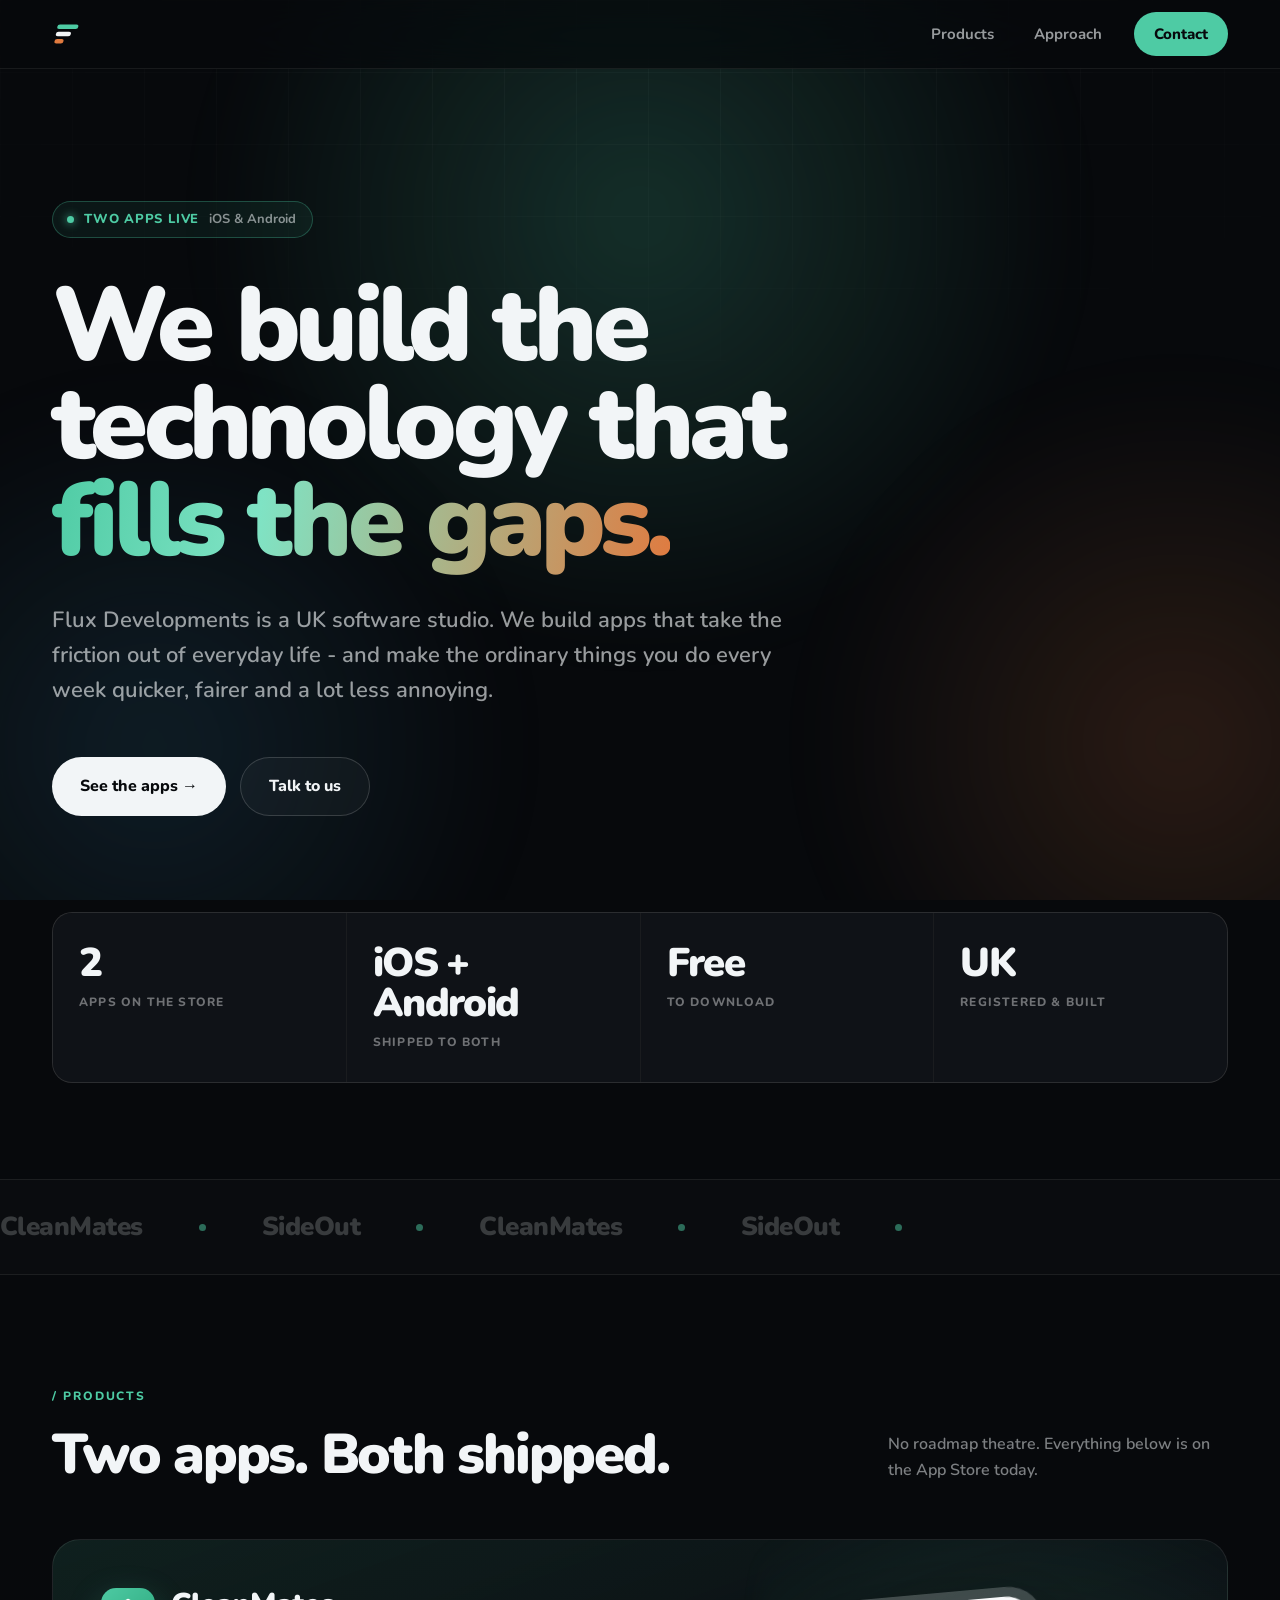
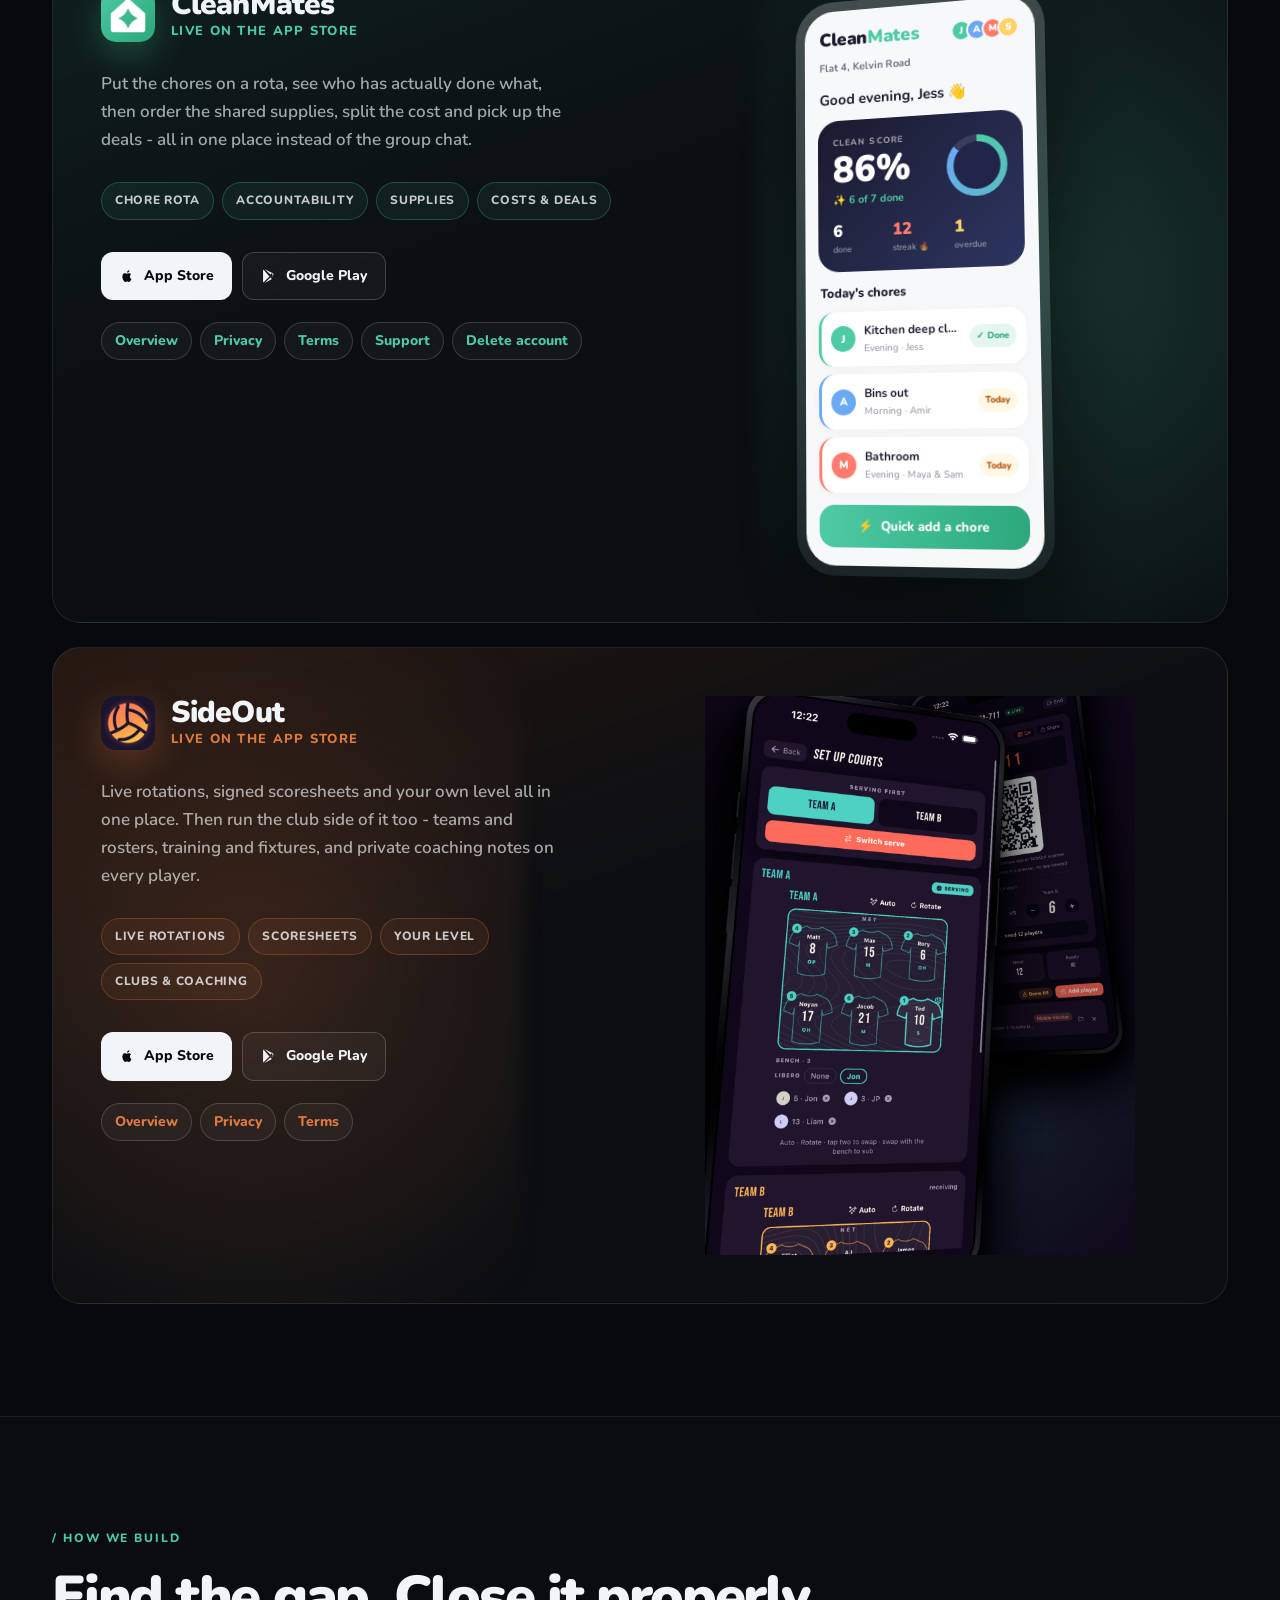
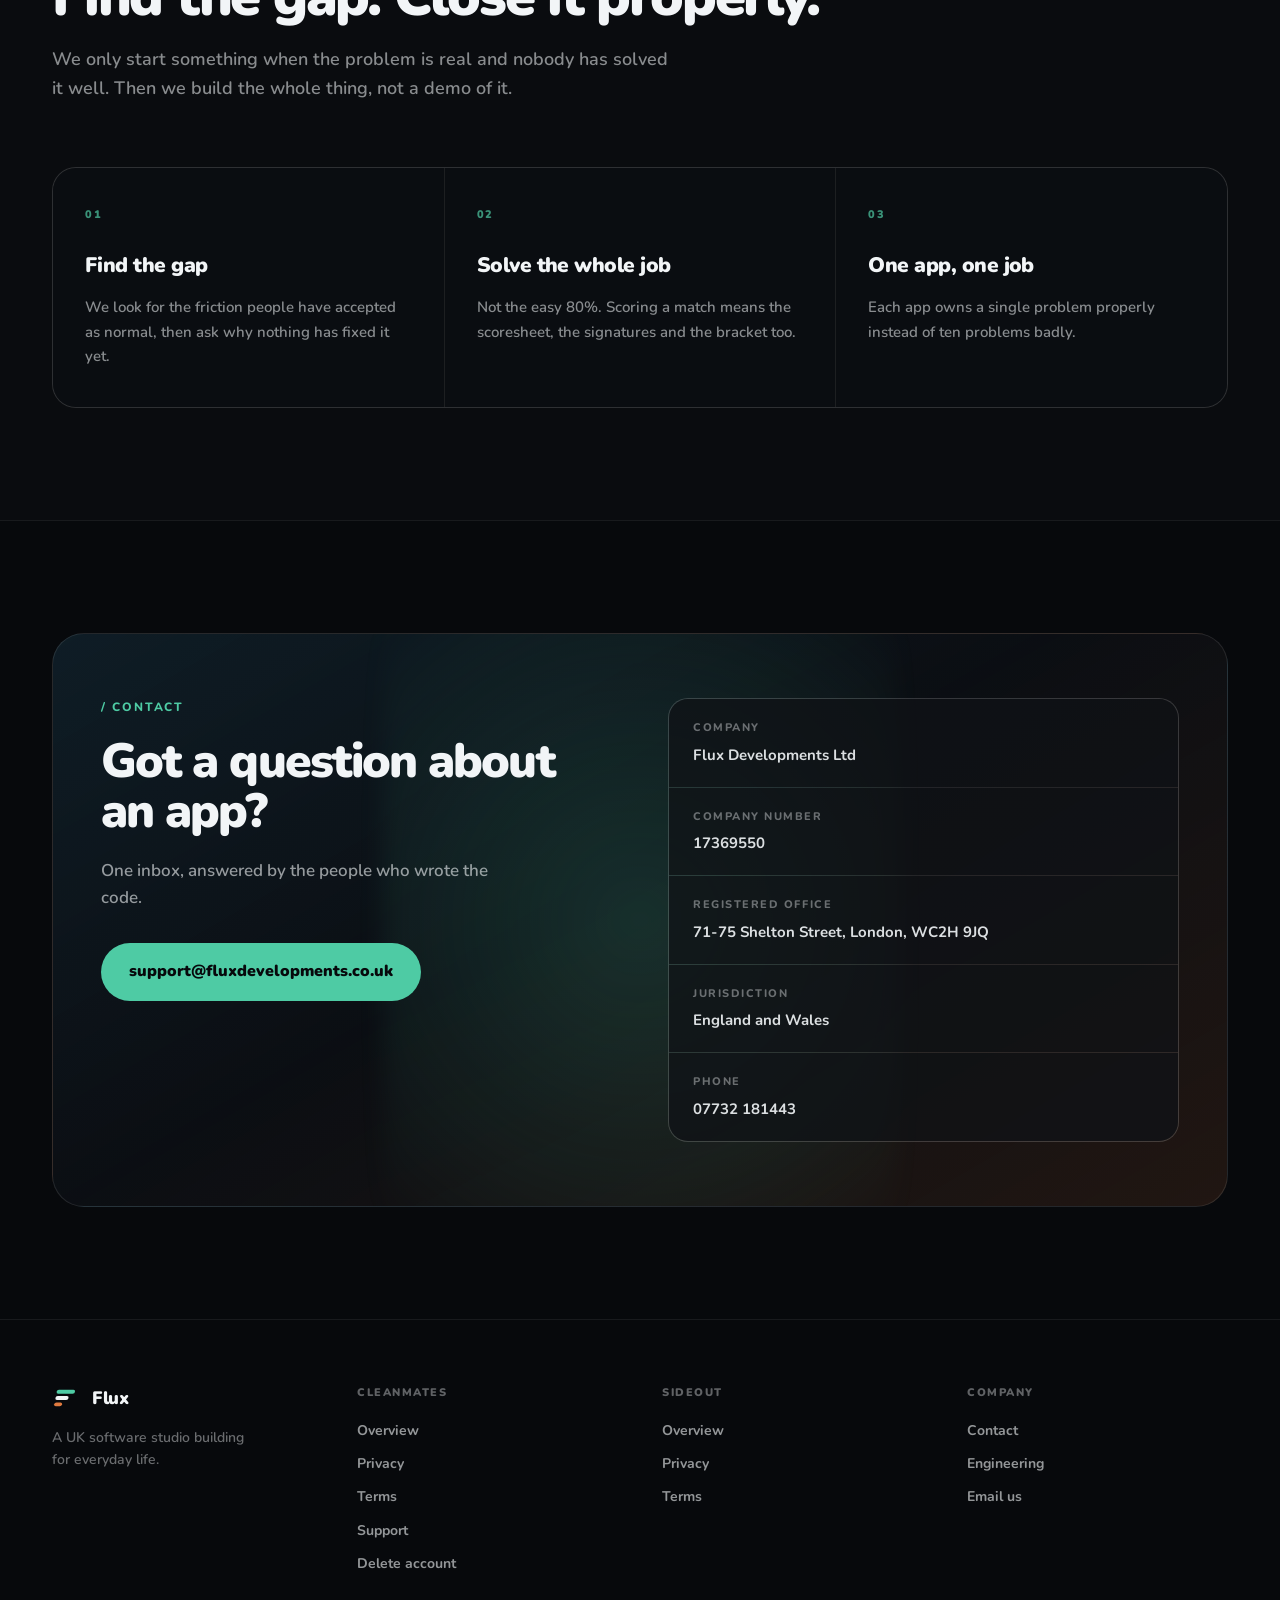
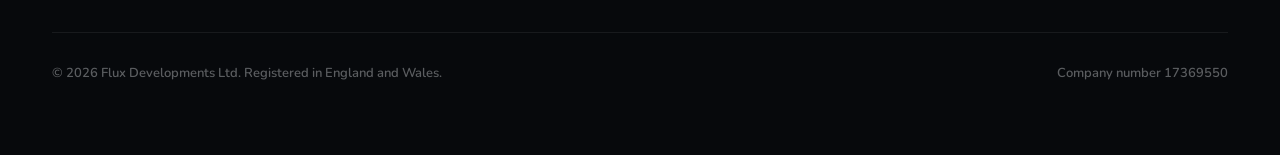
==== commit 217a8ec7: "Delete account page, separated app links" ====
--- a/index.html
+++ b/index.html
@@ -197,7 +197,7 @@
                 Google Play
               </a>
             </div>
-            <a href="/cleanmates/" style="display: inline-flex; align-items: center; gap: 10px; font-size: 15px; font-weight: 800; color: #4ECBA4;" style-hover="color: #7FE3C4;">Privacy · Terms · Support →</a>
+            <div style="display: flex; flex-wrap: wrap; gap: 8px;"><a href="/cleanmates/" style="font-size: 14px; font-weight: 800; padding: 7px 13px; border-radius: 999px; border: 1px solid rgba(255,255,255,.16); background: rgba(255,255,255,.04); color: #4ECBA4;">Overview</a><a href="/cleanmates/privacy/" style="font-size: 14px; font-weight: 800; padding: 7px 13px; border-radius: 999px; border: 1px solid rgba(255,255,255,.16); background: rgba(255,255,255,.04); color: #4ECBA4;">Privacy</a><a href="/cleanmates/terms/" style="font-size: 14px; font-weight: 800; padding: 7px 13px; border-radius: 999px; border: 1px solid rgba(255,255,255,.16); background: rgba(255,255,255,.04); color: #4ECBA4;">Terms</a><a href="/cleanmates/support/" style="font-size: 14px; font-weight: 800; padding: 7px 13px; border-radius: 999px; border: 1px solid rgba(255,255,255,.16); background: rgba(255,255,255,.04); color: #4ECBA4;">Support</a><a href="/cleanmates/delete-account/" style="font-size: 14px; font-weight: 800; padding: 7px 13px; border-radius: 999px; border: 1px solid rgba(255,255,255,.16); background: rgba(255,255,255,.04); color: #4ECBA4;">Delete account</a></div>
           </div>
 
           <div style="display: flex; align-items: center; justify-content: center; min-height: 300px;">
@@ -342,7 +342,7 @@
                 Google Play
               </a>
             </div>
-            <a href="/sideout/" style="display: inline-flex; align-items: center; gap: 10px; font-size: 15px; font-weight: 800; color: #E07A3F;" style-hover="color: #F0A170;">Privacy · Support →</a>
+            <div style="display: flex; flex-wrap: wrap; gap: 8px;"><a href="/sideout/" style="font-size: 14px; font-weight: 800; padding: 7px 13px; border-radius: 999px; border: 1px solid rgba(255,255,255,.16); background: rgba(255,255,255,.04); color: #E07A3F;">Overview</a><a href="/sideout/privacy/" style="font-size: 14px; font-weight: 800; padding: 7px 13px; border-radius: 999px; border: 1px solid rgba(255,255,255,.16); background: rgba(255,255,255,.04); color: #E07A3F;">Privacy</a><a href="/sideout/terms/" style="font-size: 14px; font-weight: 800; padding: 7px 13px; border-radius: 999px; border: 1px solid rgba(255,255,255,.16); background: rgba(255,255,255,.04); color: #E07A3F;">Terms</a></div>
           </div>
         </div>
       </div>
@@ -449,6 +449,7 @@
                 <a href="/cleanmates/terms/" style="font-size: 14px; font-weight: 700; color: rgba(242,245,247,.6);" style-hover="color: #4ECBA4;">Terms</a>
               
                 <a href="/cleanmates/support/" style="font-size: 14px; font-weight: 700; color: rgba(242,245,247,.6);" style-hover="color: #4ECBA4;">Support</a>
+                <a href="/cleanmates/delete-account/" style="font-size: 14px; font-weight: 700; color: rgba(242,245,247,.6);" style-hover="color: #4ECBA4;">Delete account</a>
               
             </div>
           </div>
